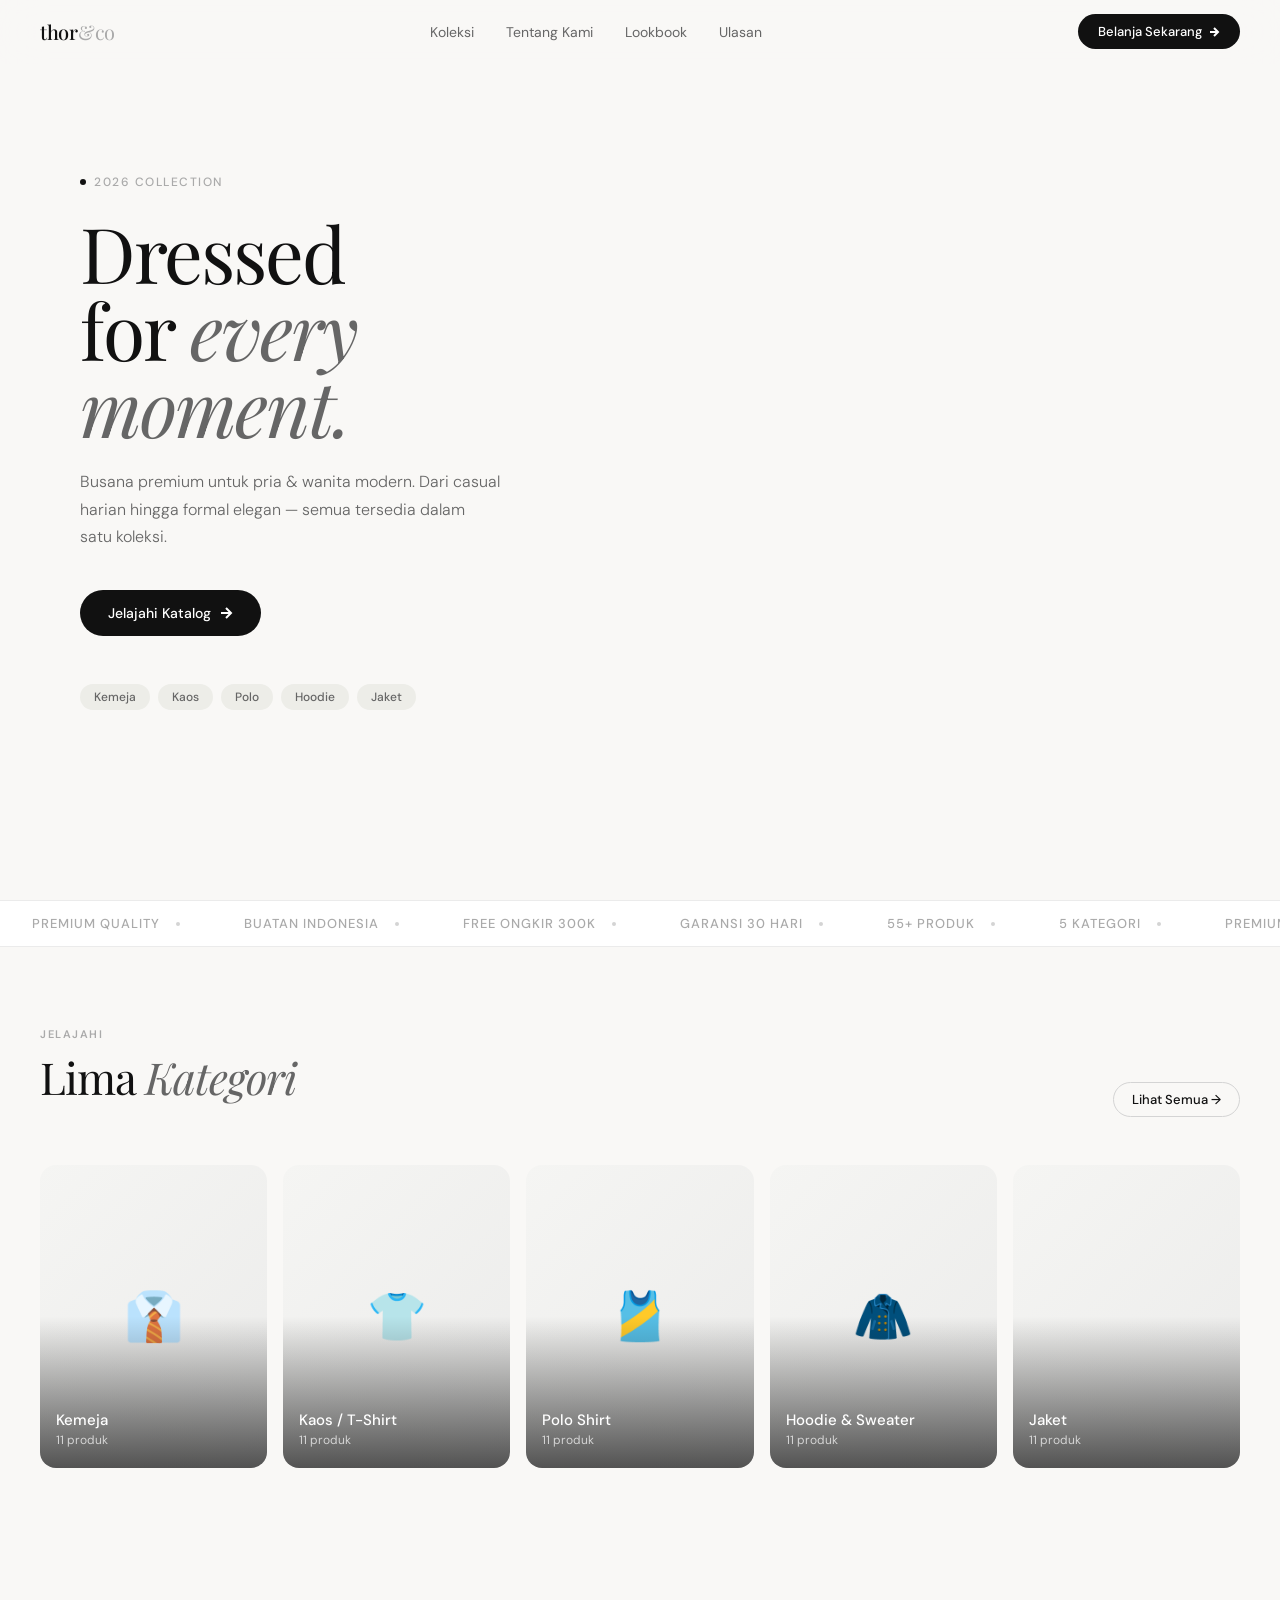
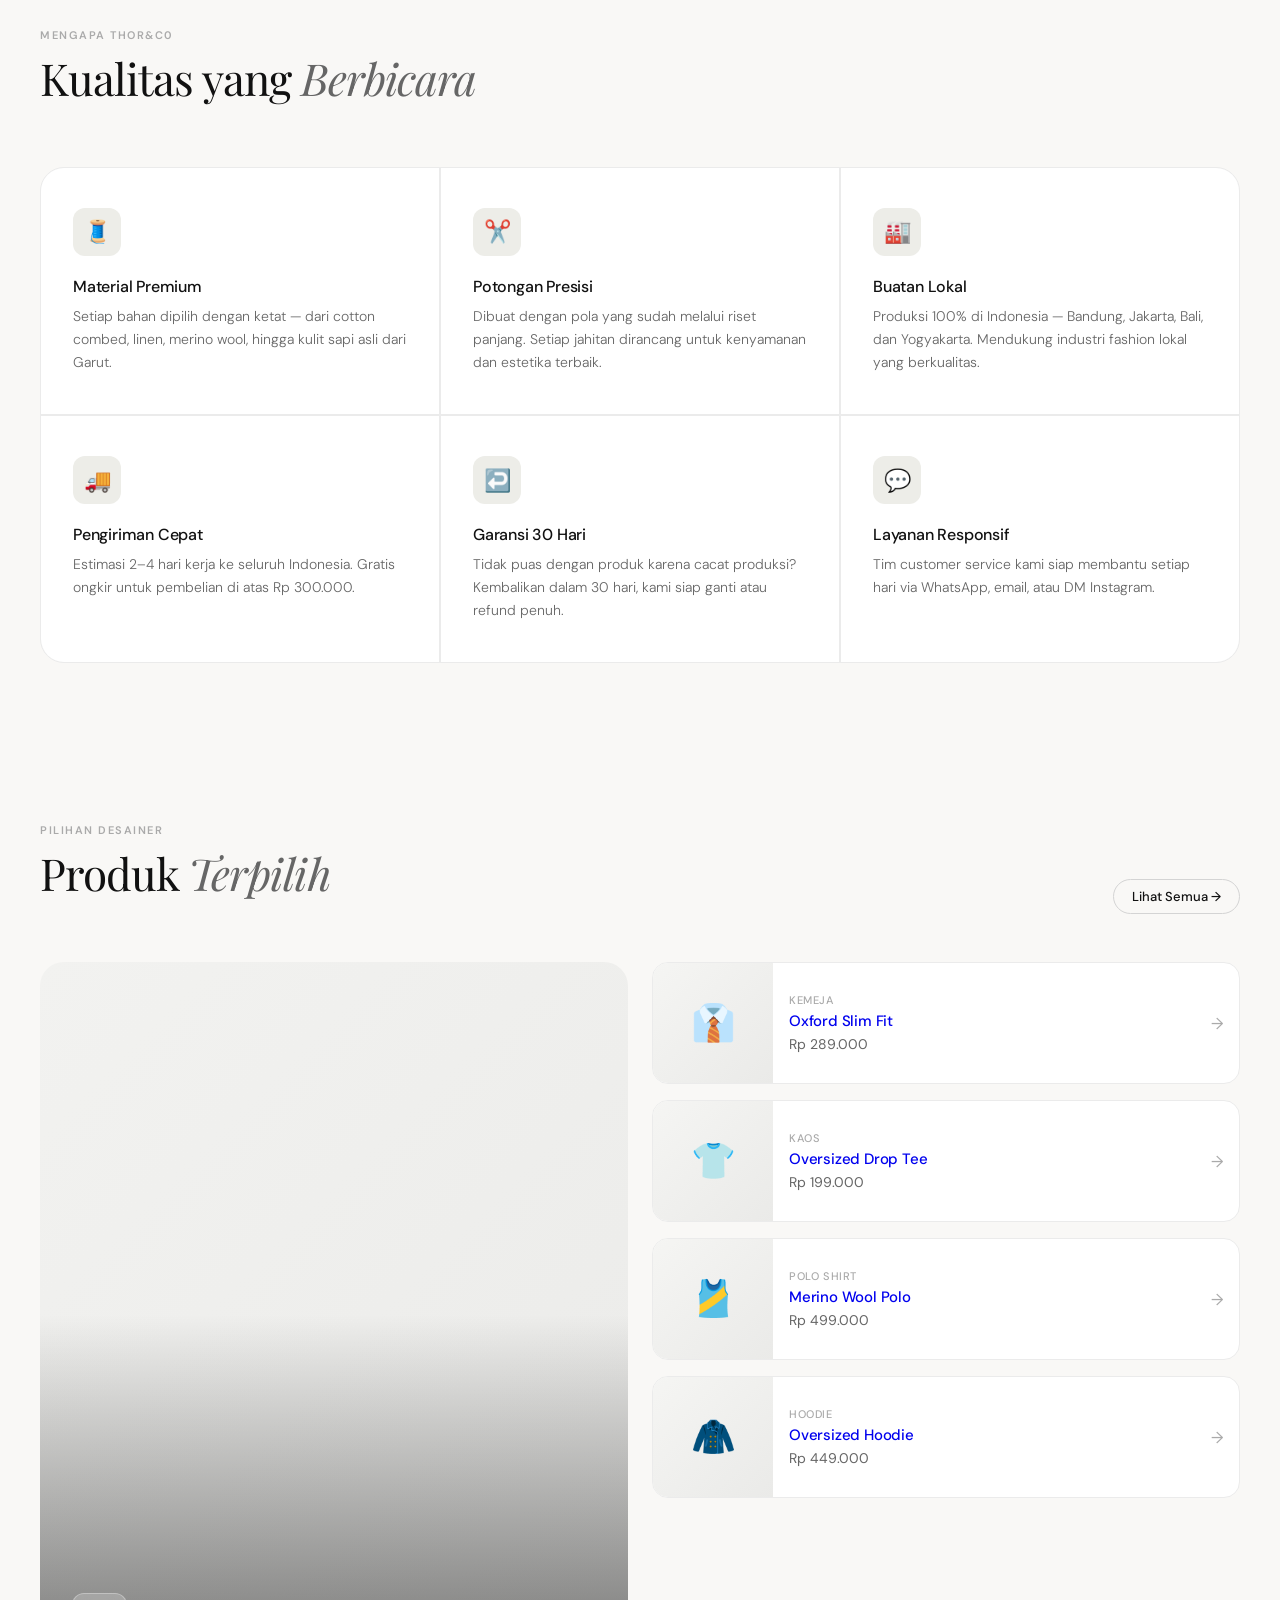
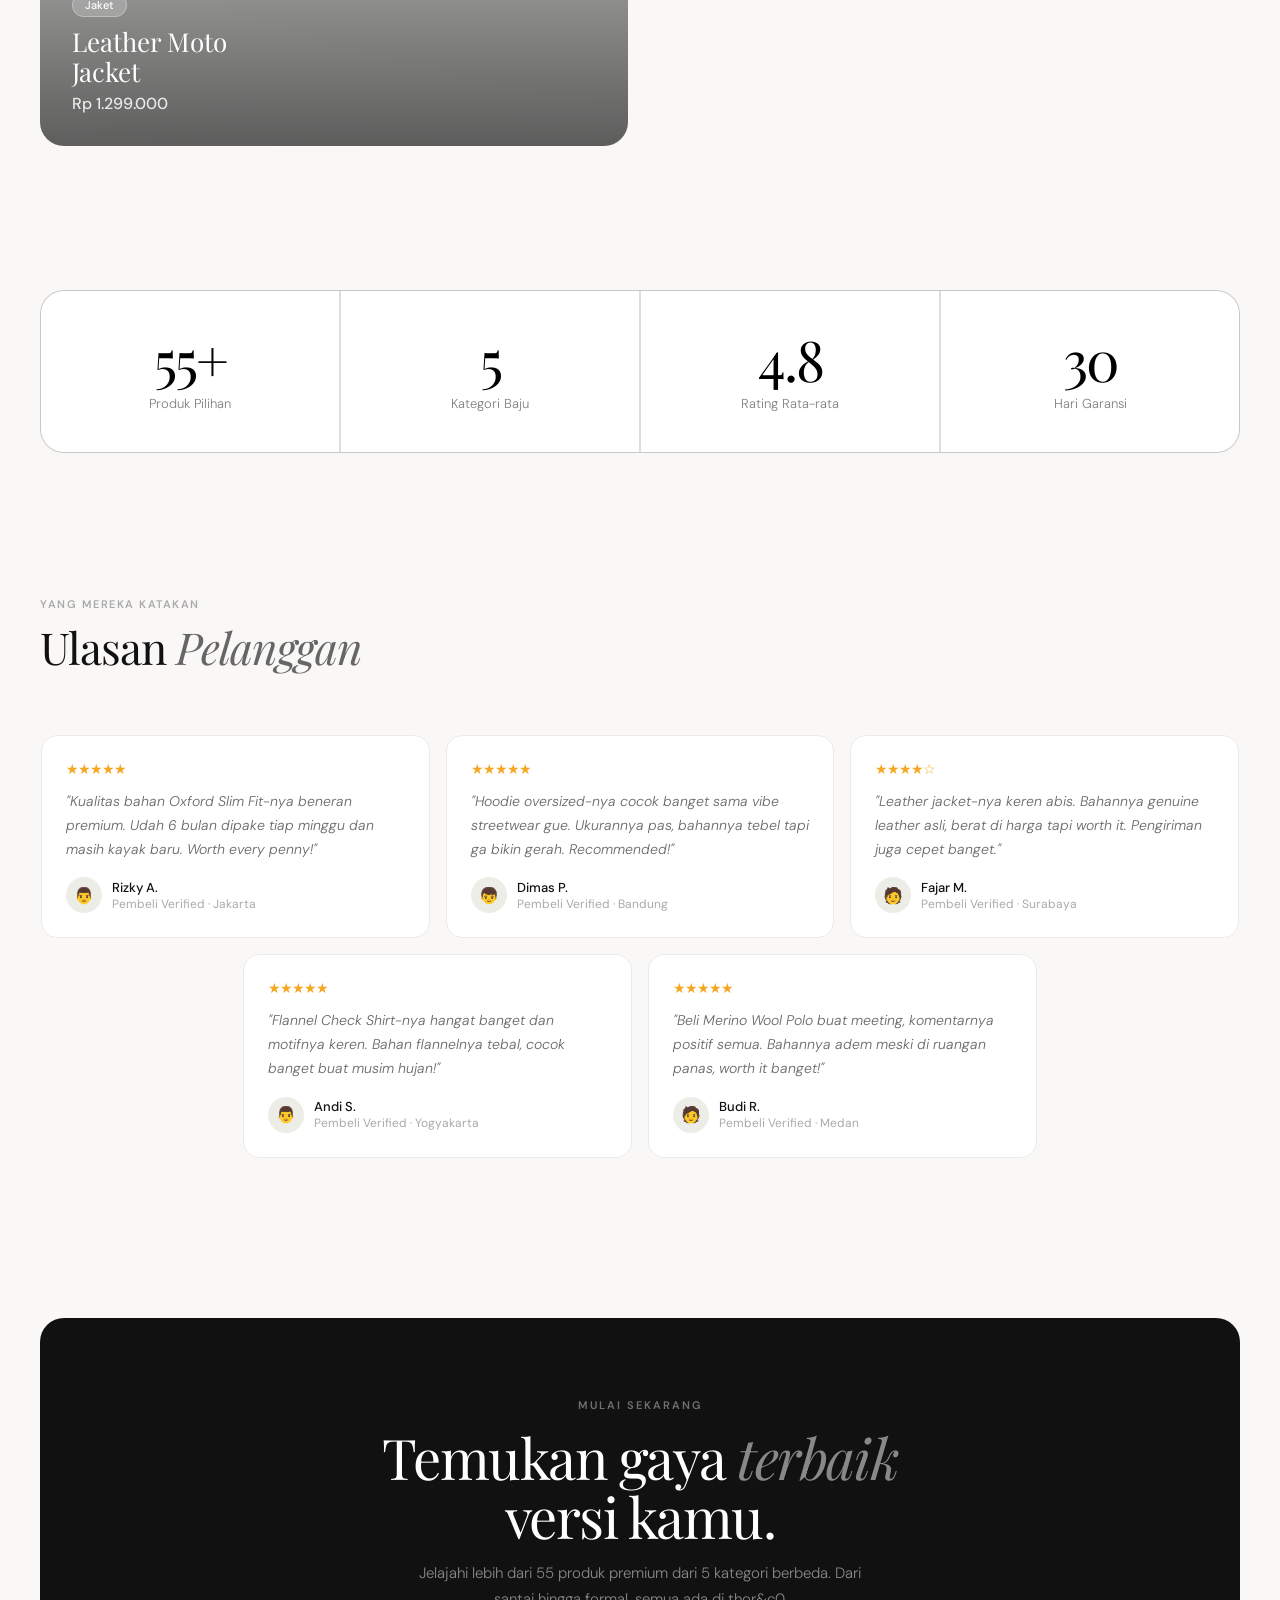
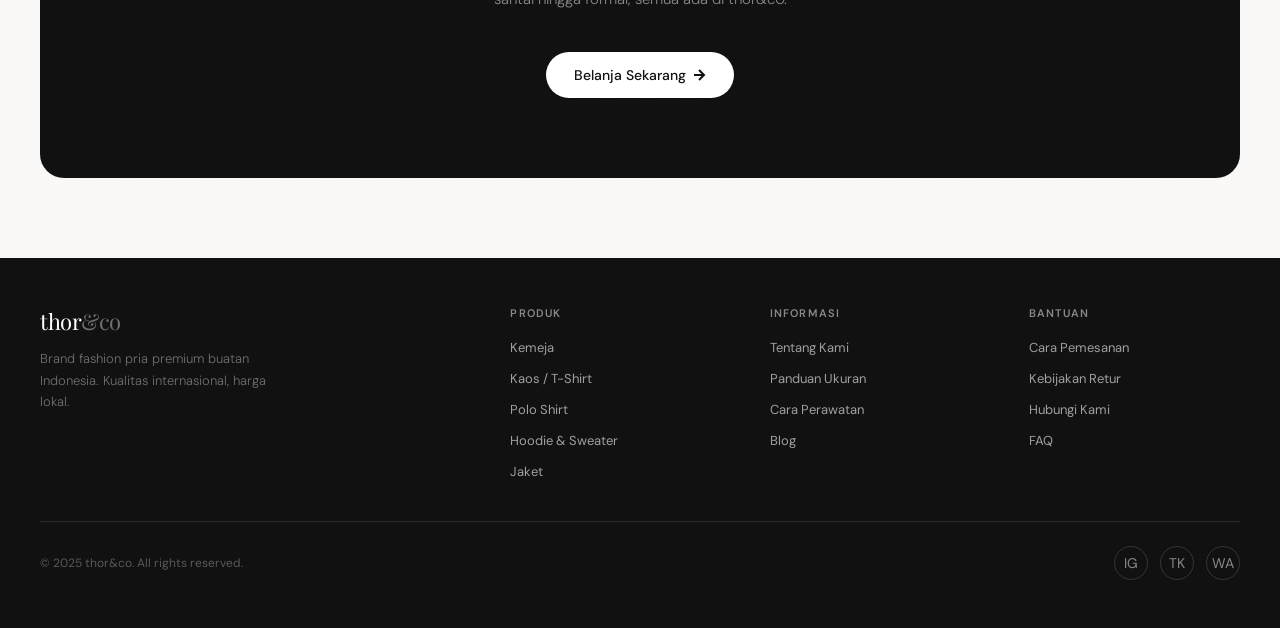
==== index.html @ bb26476b "first commit" ====
<!doctype html>
<html lang="id">
  <head>
    <meta charset="UTF-8" />
    <meta name="viewport" content="width=device-width, initial-scale=1.0" />
    <title>thor&co</title>
    <link rel="stylesheet" href="style-index.css" />
    <link rel="preconnect" href="https://fonts.googleapis.com" />
    <link href="https://fonts.googleapis.com/css2?family=DM+Sans:ital,opsz,wght@0,9..40,300;0,9..40,400;0,9..40,500;0,9..40,600;1,9..40,300&family=Playfair+Display:ital,wght@0,400;0,500;1,400&display=swap" rel="stylesheet" />
  </head>
  <body>
    <!-- NAV -->
    <nav id="mainNav">
      <a class="nav-logo" href="#">thor<span>&co</span></a>
      <ul class="nav-links">
        <li><a href="#categories">Koleksi</a></li>
        <li><a href="#about">Tentang Kami</a></li>
        <li><a href="#featured">Lookbook</a></li>
        <li><a href="#test">Ulasan</a></li>
      </ul>
      <div class="nav-cta">
        <a href="catalog.html" class="btn-solid">
          Belanja Sekarang
          <svg width="12" height="12" viewBox="0 0 12 12" fill="none" stroke="currentColor" stroke-width="2"><path d="M2 6h8M6 2l4 4-4 4" /></svg>
        </a>
      </div>
      <button class="hamburger" id="hamburgerBtn" onclick="toggleMobileNav()"><span></span><span></span><span></span></button>
    </nav>

    <!-- MOBILE NAV -->
    <div class="mobile-nav" id="mobileNav">
      <a href="#categories" onclick="toggleMobileNav()">Koleksi</a>
      <a href="#about" onclick="toggleMobileNav()">Tentang Kami</a>
      <a href="#featured" onclick="toggleMobileNav()">Lookbook</a>
      <a href="#test" onclick="toggleMobileNav()">Ulasan</a>
      <!-- <a href="catalog.html" class="btn-solid">Belanja Sekarang</a> -->
    </div>

    <!-- HERO -->
    <section class="hero">
      <div class="hero-left">
        <div class="hero-eyebrow">
          <div class="eyebrow-dot"></div>
          2026 Collection
        </div>
        <h1 class="hero-title">
          Dressed<br />for <em>every<br />moment.</em>
        </h1>
        <p class="hero-sub">Busana premium untuk pria & wanita modern. Dari casual harian hingga formal elegan — semua tersedia dalam satu koleksi.</p>
        <div class="hero-actions">
          <a href="catalog.html" class="btn-hero btn-hero-dark">
            Jelajahi Katalog
            <svg width="14" height="14" viewBox="0 0 14 14" fill="none" stroke="currentColor" stroke-width="2"><path d="M2 7h10M7 2l5 5-5 5" /></svg>
          </a>
        </div>
        <div class="hero-tags">
          <span class="hero-tag">Kemeja</span>
          <span class="hero-tag">Kaos</span>
          <span class="hero-tag">Polo</span>
          <span class="hero-tag">Hoodie</span>
          <span class="hero-tag">Jaket</span>
        </div>
      </div>
      <div class="hero-right">
        <img src="https://images.unsplash.com/photo-1617127365659-c47fa864d8bc?w=900&q=90" alt="Hero fashion" onerror="this.style.display = 'none'" />
        <div class="hero-img-overlay"></div>
      </div>
    </section>

    <!-- MARQUEE -->
    <div class="marquee-wrap">
      <div class="marquee-track">
        <!-- Duplikat untuk loop mulus -->
        <div class="marquee-item">
          Premium Quality
          <div class="marquee-sep"></div>
        </div>
        <div class="marquee-item">
          Buatan Indonesia
          <div class="marquee-sep"></div>
        </div>
        <div class="marquee-item">
          Free Ongkir 300k
          <div class="marquee-sep"></div>
        </div>
        <div class="marquee-item">
          Garansi 30 Hari
          <div class="marquee-sep"></div>
        </div>
        <div class="marquee-item">
          55+ Produk
          <div class="marquee-sep"></div>
        </div>
        <div class="marquee-item">
          5 Kategori
          <div class="marquee-sep"></div>
        </div>
        <div class="marquee-item">
          Premium Quality
          <div class="marquee-sep"></div>
        </div>
        <div class="marquee-item">
          Buatan Indonesia
          <div class="marquee-sep"></div>
        </div>
        <div class="marquee-item">
          Free Ongkir 300k
          <div class="marquee-sep"></div>
        </div>
        <div class="marquee-item">
          Garansi 30 Hari
          <div class="marquee-sep"></div>
        </div>
        <div class="marquee-item">
          55+ Produk
          <div class="marquee-sep"></div>
        </div>
        <div class="marquee-item">
          5 Kategori
          <div class="marquee-sep"></div>
        </div>
      </div>
    </div>

    <!-- CATEGORIES -->
    <section class="categories" id="categories">
      <div class="section-header-row reveal">
        <div>
          <div class="section-eyebrow">Jelajahi</div>
          <h2 class="section-title">Lima <em>Kategori</em></h2>
        </div>
        <a href="catalog.html" class="btn-outline">Lihat Semua →</a>
      </div>
      <div class="cat-grid">
        <a href="catalog.html" class="cat-card reveal reveal-delay-1">
          <img
            src="https://images.pexels.com/photos/11485035/pexels-photo-11485035.jpeg"
            alt="Kemeja"
            onerror="
              this.style.display = 'none';
              this.nextElementSibling.style.display = 'flex';
            "
          />
          <div class="cat-card-placeholder" style="display: none">👔</div>
          <div class="cat-card-overlay"></div>
          <div class="cat-card-info">
            <div class="cat-card-name">Kemeja</div>
            <div class="cat-card-count">11 produk</div>
          </div>
        </a>
        <a href="catalog.html" class="cat-card reveal reveal-delay-2">
          <img
            src="https://images.pexels.com/photos/20458071/pexels-photo-20458071.jpeg"
            alt="Kaos"
            onerror="
              this.style.display = 'none';
              this.nextElementSibling.style.display = 'flex';
            "
          />
          <div class="cat-card-placeholder" style="display: none">👕</div>
          <div class="cat-card-overlay"></div>
          <div class="cat-card-info">
            <div class="cat-card-name">Kaos / T-Shirt</div>
            <div class="cat-card-count">11 produk</div>
          </div>
        </a>
        <a href="catalog.html" class="cat-card reveal reveal-delay-3">
          <img
            src="https://images.pexels.com/photos/11100267/pexels-photo-11100267.jpeg"
            alt="Polo"
            onerror="
              this.style.display = 'none';
              this.nextElementSibling.style.display = 'flex';
            "
          />
          <div class="cat-card-placeholder" style="display: none">🎽</div>
          <div class="cat-card-overlay"></div>
          <div class="cat-card-info">
            <div class="cat-card-name">Polo Shirt</div>
            <div class="cat-card-count">11 produk</div>
          </div>
        </a>
        <a href="catalog.html" class="cat-card reveal reveal-delay-1">
          <img
            src="https://images.pexels.com/photos/9594667/pexels-photo-9594667.jpeg"
            alt="Hoodie"
            onerror="
              this.style.display = 'none';
              this.nextElementSibling.style.display = 'flex';
            "
          />
          <div class="cat-card-placeholder" style="display: none">🧥</div>
          <div class="cat-card-overlay"></div>
          <div class="cat-card-info">
            <div class="cat-card-name">Hoodie & Sweater</div>
            <div class="cat-card-count">11 produk</div>
          </div>
        </a>
        <a href="catalog.html" class="cat-card reveal reveal-delay-2">
          <img
            src="https://images.unsplash.com/photo-1551028719-00167b16eac5?w=600&q=80"
            alt="Jaket"
            onerror="
              this.style.display = 'none';
              this.nextElementSibling.style.display = 'flex';
            "
          />
          <div class="cat-card-placeholder" style="display: none"></div>
          <div class="cat-card-overlay"></div>
          <div class="cat-card-info">
            <div class="cat-card-name">Jaket</div>
            <div class="cat-card-count">11 produk</div>
          </div>
        </a>
      </div>
    </section>

    <!-- VALUES -->
    <section class="values" id="about">
      <div class="section-header-row reveal">
        <div>
          <div class="section-eyebrow">Mengapa thor&c0</div>
          <h2 class="section-title">Kualitas yang <em>Berbicara</em></h2>
        </div>
      </div>
      <div class="values-grid">
        <div class="value-cell reveal">
          <div class="value-icon">🧵</div>
          <div class="value-title">Material Premium</div>
          <div class="value-desc">Setiap bahan dipilih dengan ketat — dari cotton combed, linen, merino wool, hingga kulit sapi asli dari Garut.</div>
        </div>
        <div class="value-cell reveal reveal-delay-1">
          <div class="value-icon">✂️</div>
          <div class="value-title">Potongan Presisi</div>
          <div class="value-desc">Dibuat dengan pola yang sudah melalui riset panjang. Setiap jahitan dirancang untuk kenyamanan dan estetika terbaik.</div>
        </div>
        <div class="value-cell reveal reveal-delay-2">
          <div class="value-icon">🏭</div>
          <div class="value-title">Buatan Lokal</div>
          <div class="value-desc">Produksi 100% di Indonesia — Bandung, Jakarta, Bali, dan Yogyakarta. Mendukung industri fashion lokal yang berkualitas.</div>
        </div>
        <div class="value-cell reveal">
          <div class="value-icon">🚚</div>
          <div class="value-title">Pengiriman Cepat</div>
          <div class="value-desc">Estimasi 2–4 hari kerja ke seluruh Indonesia. Gratis ongkir untuk pembelian di atas Rp 300.000.</div>
        </div>
        <div class="value-cell reveal reveal-delay-1">
          <div class="value-icon">↩️</div>
          <div class="value-title">Garansi 30 Hari</div>
          <div class="value-desc">Tidak puas dengan produk karena cacat produksi? Kembalikan dalam 30 hari, kami siap ganti atau refund penuh.</div>
        </div>
        <div class="value-cell reveal reveal-delay-2">
          <div class="value-icon">💬</div>
          <div class="value-title">Layanan Responsif</div>
          <div class="value-desc">Tim customer service kami siap membantu setiap hari via WhatsApp, email, atau DM Instagram.</div>
        </div>
      </div>
    </section>

    <!-- FEATURED -->
    <section class="featured" id="featured">
      <div class="section-header-row reveal">
        <div>
          <div class="section-eyebrow">Pilihan Desainer</div>
          <h2 class="section-title">Produk <em>Terpilih</em></h2>
        </div>
        <a href="catalog.html" class="btn-outline">Lihat Semua →</a>
      </div>
      <div class="featured-grid">
        <div class="featured-big reveal">
          <img
            src="https://images.unsplash.com/photo-1521223890158-f9f7c3d5d504?w=700&q=85"
            alt="Leather Moto Jacket"
            onerror="
              this.style.display = 'none';
              this.nextElementSibling.style.display = 'flex';
            "
          />
          <div class="featured-big-placeholder" style="display: none"></div>
          <div class="featured-overlay"></div>
          <div class="featured-caption">
            <div class="featured-cap-tag">Jaket</div>
            <div class="featured-cap-name">Leather Moto<br />Jacket</div>
            <div class="featured-cap-price">Rp 1.299.000</div>
          </div>
        </div>
        <div class="featured-right">
          <a href="catalog.html" class="featured-small reveal">
            <div class="featured-small-img">
              <img
                src="https://images.unsplash.com/photo-1603252109303-2751441dd157?w=400&q=80"
                alt="Oxford Slim"
                onerror="
                  this.style.display = 'none';
                  this.nextElementSibling.style.display = 'flex';
                "
              />
              <div class="featured-small-img-placeholder" style="display: none">👔</div>
            </div>
            <div class="featured-small-info">
              <div class="featured-small-cat">Kemeja</div>
              <div class="featured-small-name">Oxford Slim Fit</div>
              <div class="featured-small-price">Rp 289.000</div>
            </div>
            <div class="featured-small-arrow">→</div>
          </a>
          <a href="catalog.html" class="featured-small reveal reveal-delay-1">
            <div class="featured-small-img">
              <img
                src="https://images.unsplash.com/photo-1583744946564-b52ac1c389c8?w=400&q=80"
                alt="Oversized Tee"
                onerror="
                  this.style.display = 'none';
                  this.nextElementSibling.style.display = 'flex';
                "
              />
              <div class="featured-small-img-placeholder" style="display: none">👕</div>
            </div>
            <div class="featured-small-info">
              <div class="featured-small-cat">Kaos</div>
              <div class="featured-small-name">Oversized Drop Tee</div>
              <div class="featured-small-price">Rp 199.000</div>
            </div>
            <div class="featured-small-arrow">→</div>
          </a>
          <a href="catalog.html" class="featured-small reveal reveal-delay-2">
            <div class="featured-small-img">
              <img
                src="https://images.unsplash.com/photo-1499996860823-5214fcc65f8f?w=400&q=80"
                alt="Merino Polo"
                onerror="
                  this.style.display = 'none';
                  this.nextElementSibling.style.display = 'flex';
                "
              />
              <div class="featured-small-img-placeholder" style="display: none">🎽</div>
            </div>
            <div class="featured-small-info">
              <div class="featured-small-cat">Polo Shirt</div>
              <div class="featured-small-name">Merino Wool Polo</div>
              <div class="featured-small-price">Rp 499.000</div>
            </div>
            <div class="featured-small-arrow">→</div>
          </a>
          <a href="catalog.html" class="featured-small reveal reveal-delay-3">
            <div class="featured-small-img">
              <img
                src="https://images.unsplash.com/photo-1578681994506-b8f463449011?w=400&q=80"
                alt="Oversized Hoodie"
                onerror="
                  this.style.display = 'none';
                  this.nextElementSibling.style.display = 'flex';
                "
              />
              <div class="featured-small-img-placeholder" style="display: none">🧥</div>
            </div>
            <div class="featured-small-info">
              <div class="featured-small-cat">Hoodie</div>
              <div class="featured-small-name">Oversized Hoodie</div>
              <div class="featured-small-price">Rp 449.000</div>
            </div>
            <div class="featured-small-arrow">→</div>
          </a>
        </div>
      </div>
    </section>

    <!-- STATS -->
    <section class="stats">
      <div class="stats-grid">
        <div class="stat-cell reveal">
          <div class="stat-number">55+</div>
          <div class="stat-label-text">Produk Pilihan</div>
        </div>
        <div class="stat-cell reveal reveal-delay-1">
          <div class="stat-number">5</div>
          <div class="stat-label-text">Kategori Baju</div>
        </div>
        <div class="stat-cell reveal reveal-delay-2">
          <div class="stat-number">4.8</div>
          <div class="stat-label-text">Rating Rata-rata</div>
        </div>
        <div class="stat-cell reveal reveal-delay-3">
          <div class="stat-number">30</div>
          <div class="stat-label-text">Hari Garansi</div>
        </div>
      </div>
    </section>

    <!-- TESTIMONIALS -->
    <section class="testimonials" id="test">
      <div class="section-header-row reveal">
        <div>
          <div class="section-eyebrow">Yang Mereka Katakan</div>
          <h2 class="section-title">Ulasan <em>Pelanggan</em></h2>
        </div>
      </div>
      <div class="testi-grid">
        <div class="testi-card reveal">
          <div class="testi-stars">★★★★★</div>
          <p class="testi-quote">"Kualitas bahan Oxford Slim Fit-nya beneran premium. Udah 6 bulan dipake tiap minggu dan masih kayak baru. Worth every penny!"</p>
          <div class="testi-author">
            <div class="testi-avatar">👨</div>
            <div>
              <div class="testi-name">Rizky A.</div>
              <div class="testi-meta">Pembeli Verified · Jakarta</div>
            </div>
          </div>
        </div>
        <div class="testi-card reveal reveal-delay-1">
          <div class="testi-stars">★★★★★</div>
          <p class="testi-quote">"Hoodie oversized-nya cocok banget sama vibe streetwear gue. Ukurannya pas, bahannya tebel tapi ga bikin gerah. Recommended!"</p>
          <div class="testi-author">
            <div class="testi-avatar">👦</div>
            <div>
              <div class="testi-name">Dimas P.</div>
              <div class="testi-meta">Pembeli Verified · Bandung</div>
            </div>
          </div>
        </div>
        <div class="testi-card reveal reveal-delay-2">
          <div class="testi-stars">★★★★☆</div>
          <p class="testi-quote">"Leather jacket-nya keren abis. Bahannya genuine leather asli, berat di harga tapi worth it. Pengiriman juga cepet banget."</p>
          <div class="testi-author">
            <div class="testi-avatar">🧑</div>
            <div>
              <div class="testi-name">Fajar M.</div>
              <div class="testi-meta">Pembeli Verified · Surabaya</div>
            </div>
          </div>
        </div>
        <div class="testi-card reveal">
          <div class="testi-stars">★★★★★</div>
          <p class="testi-quote">"Flannel Check Shirt-nya hangat banget dan motifnya keren. Bahan flannelnya tebal, cocok banget buat musim hujan!"</p>
          <div class="testi-author">
            <div class="testi-avatar">👨</div>
            <div>
              <div class="testi-name">Andi S.</div>
              <div class="testi-meta">Pembeli Verified · Yogyakarta</div>
            </div>
          </div>
        </div>
        <div class="testi-card reveal reveal-delay-1">
          <div class="testi-stars">★★★★★</div>
          <p class="testi-quote">"Beli Merino Wool Polo buat meeting, komentarnya positif semua. Bahannya adem meski di ruangan panas, worth it banget!"</p>
          <div class="testi-author">
            <div class="testi-avatar">🧑</div>
            <div>
              <div class="testi-name">Budi R.</div>
              <div class="testi-meta">Pembeli Verified · Medan</div>
            </div>
          </div>
        </div>
      </div>
    </section>

    <!-- CTA -->
    <section class="cta-section">
      <div class="cta-box">
        <div class="cta-bg-img">
          <img src="https://images.unsplash.com/photo-1490481651871-ab68de25d43d?w=1400&q=85" alt="" onerror="this.style.display = 'none'" />
        </div>
        <div class="cta-pattern"></div>
        <div class="cta-eyebrow">Mulai Sekarang</div>
        <h2 class="cta-title">Temukan gaya <em>terbaik</em><br />versi kamu.</h2>
        <p class="cta-sub">Jelajahi lebih dari 55 produk premium dari 5 kategori berbeda. Dari santai hingga formal, semua ada di thor&c0.</p>
        <div class="cta-actions">
          <a href="catalog.html" class="btn-cta-white">
            Belanja Sekarang
            <svg width="14" height="14" viewBox="0 0 14 14" fill="none" stroke="currentColor" stroke-width="2"><path d="M2 7h10M7 2l5 5-5 5" /></svg>
          </a>
        </div>
      </div>
    </section>

    <!-- FOOTER -->
    <footer>
      <div class="footer-inner">
        <div>
          <div class="footer-logo">thor<span>&co</span></div>
          <p class="footer-desc">Brand fashion pria premium buatan Indonesia. Kualitas internasional, harga lokal.</p>
        </div>
        <div>
          <div class="footer-col-title">Produk</div>
          <ul class="footer-links">
            <li><a href="catalog.html">Kemeja</a></li>
            <li><a href="catalog.html">Kaos / T-Shirt</a></li>
            <li><a href="catalog.html">Polo Shirt</a></li>
            <li><a href="catalog.html">Hoodie & Sweater</a></li>
            <li><a href="catalog.html">Jaket</a></li>
          </ul>
        </div>
        <div>
          <div class="footer-col-title">Informasi</div>
          <ul class="footer-links">
            <li><a href="#">Tentang Kami</a></li>
            <li><a href="#">Panduan Ukuran</a></li>
            <li><a href="#">Cara Perawatan</a></li>
            <li><a href="#">Blog</a></li>
          </ul>
        </div>
        <div>
          <div class="footer-col-title">Bantuan</div>
          <ul class="footer-links">
            <li><a href="#">Cara Pemesanan</a></li>
            <li><a href="#">Kebijakan Retur</a></li>
            <li><a href="#">Hubungi Kami</a></li>
            <li><a href="#">FAQ</a></li>
          </ul>
        </div>
      </div>
      <div class="footer-bottom">
        <div class="footer-copy">© 2025 thor&co. All rights reserved.</div>
        <div class="footer-socials">
          <a href="#" class="social-btn">IG</a>
          <a href="#" class="social-btn">TK</a>
          <a href="#" class="social-btn">WA</a>
        </div>
      </div>
    </footer>

    <script>
      // ── Navbar scroll effect
      window.addEventListener("scroll", () => {
        document.getElementById("mainNav").classList.toggle("scrolled", window.scrollY > 20);
      });

      // ── Mobile nav
      function toggleMobileNav() {
        const nav = document.getElementById("mobileNav");
        nav.classList.toggle("open");
      }

      // ── Scroll reveal
      const revealEls = document.querySelectorAll(".reveal");
      const observer = new IntersectionObserver(
        (entries) => {
          entries.forEach((e) => {
            if (e.isIntersecting) {
              e.target.classList.add("visible");
              observer.unobserve(e.target);
            }
          });
        },
        { threshold: 0.1, rootMargin: "0px 0px -40px 0px" },
      );
      revealEls.forEach((el) => observer.observe(el));
    </script>
  </body>
</html>
---- style-index.css ----
:root {
  --bg: #f9f8f6;
  --surface: #ffffff;
  --border: #ebebeb;
  --border-dark: #d4d4d4;
  --text-primary: #111111;
  --text-secondary: #666666;
  --text-muted: #aaaaaa;
  --accent: #111111;
  --tag-bg: #edede8;
  --radius-sm: 8px;
  --radius-md: 12px;
  --radius-lg: 16px;
  --radius-xl: 24px;
  --radius-pill: 99px;
  --shadow-sm: 0 1px 3px rgba(0, 0, 0, 0.06);
  --shadow-md: 0 4px 16px rgba(0, 0, 0, 0.08);
  --shadow-lg: 0 16px 48px rgba(0, 0, 0, 0.12);
  --transition: all 0.22s cubic-bezier(0.4, 0, 0.2, 1);
}

*,
*::before,
*::after {
  box-sizing: border-box;
  margin: 0;
  padding: 0;
}
html {
  scroll-behavior: smooth;
}
body {
  font-family: "DM Sans", sans-serif;
  background: var(--bg);
  color: var(--text-primary);
  -webkit-font-smoothing: antialiased;
  overflow-x: hidden;
}

/* ── NAV ── */
nav {
  position: fixed;
  top: 0;
  left: 0;
  right: 0;
  z-index: 100;
  height: 64px;
  display: flex;
  align-items: center;
  justify-content: space-between;
  padding: 0 2.5rem;
  background: rgba(249, 248, 246, 0.88);
  backdrop-filter: blur(20px);
  -webkit-backdrop-filter: blur(20px);
  border-bottom: 1px solid transparent;
  transition: var(--transition);
}
nav.scrolled {
  border-bottom-color: var(--border);
}

.nav-logo {
  font-family: "Playfair Display", serif;
  font-size: 20px;
  font-weight: 500;
  letter-spacing: -0.3px;
  text-decoration: none;
  color: var(--text-primary);
}
.nav-logo span {
  color: var(--text-muted);
  font-weight: 400;
}

.nav-links {
  display: flex;
  align-items: center;
  gap: 2rem;
  list-style: none;
}
.nav-links a {
  font-size: 14px;
  color: var(--text-secondary);
  text-decoration: none;
  transition: var(--transition);
}
.nav-links a:hover {
  color: var(--text-primary);
}

.nav-cta {
  display: flex;
  align-items: center;
  gap: 10px;
}
.btn-outline {
  padding: 8px 18px;
  border: 1px solid var(--border-dark);
  border-radius: var(--radius-pill);
  background: transparent;
  font-size: 13px;
  font-weight: 500;
  color: var(--text-primary);
  cursor: pointer;
  text-decoration: none;
  display: inline-flex;
  align-items: center;
  transition: var(--transition);
  font-family: inherit;
}
.btn-outline:hover {
  background: var(--surface);
  border-color: var(--text-primary);
}

.btn-solid {
  padding: 9px 20px;
  border: none;
  border-radius: var(--radius-pill);
  background: var(--text-primary);
  font-size: 13px;
  font-weight: 500;
  color: #fff;
  cursor: pointer;
  text-decoration: none;
  display: inline-flex;
  align-items: center;
  gap: 6px;
  transition: var(--transition);
  font-family: inherit;
}
.btn-solid:hover {
  background: #2a2a2a;
}

.hamburger {
  display: none;
  flex-direction: column;
  gap: 5px;
  cursor: pointer;
  padding: 4px;
  background: none;
  border: none;
}
.hamburger span {
  display: block;
  width: 22px;
  height: 1.5px;
  background: var(--text-primary);
  transition: var(--transition);
}

/* Mobile nav overlay */
.mobile-nav {
  display: none;
  position: fixed;
  top: 64px;
  left: 0;
  right: 0;
  z-index: 99;
  background: rgba(249, 248, 246, 0.98);
  backdrop-filter: blur(20px);
  -webkit-backdrop-filter: blur(20px);
  flex-direction: column;
  align-items: center;
  max-height: 0;
  overflow: hidden;
  border-bottom-left-radius: var(--radius-lg);
  border-bottom-right-radius: var(--radius-lg);
  box-shadow: var(--shadow-lg);
  transition:
    max-height 0.4s cubic-bezier(0.4, 0, 0.2, 1),
    opacity 0.3s ease;
  opacity: 0;
}

.mobile-nav.open {
  display: flex;
  max-height: 70vh;
  opacity: 1;
  overflow-y: auto;
}

.mobile-nav a {
  font-family: "DM Sans", sans-serif;
  font-size: 15px;
  font-weight: 500;
  color: var(--text-primary);
  text-decoration: none;
  width: 90%;
  padding: 16px 1.5rem;
  border-bottom: 1px solid var(--border);
  transition: var(--transition);
  opacity: 0;
  transform: translateY(-10px);
}

.mobile-nav.open a {
  opacity: 1;
  transform: translateY(0);
}

.mobile-nav.open a:nth-child(1) {
  transition-delay: 0.05s;
}
.mobile-nav.open a:nth-child(2) {
  transition-delay: 0.1s;
}
.mobile-nav.open a:nth-child(3) {
  transition-delay: 0.15s;
}
.mobile-nav.open a:nth-child(4) {
  transition-delay: 0.2s;
}
.mobile-nav.open a:nth-child(5) {
  transition-delay: 0.25s;
}

.mobile-nav a:hover {
  color: var(--text-muted);
}

/* Button di mobile nav - putih, centered */
.mobile-nav .btn-solid {
  background: var(--text-primary) !important;
  color: #ffffff !important;
  justify-content: center;
  text-align: center;
  margin-top: 1rem;
  width: 90%;
  display: flex;
  align-items: center;
}

/* ── HERO ── */
.hero {
  min-height: 100vh;
  display: grid;
  grid-template-columns: 1fr 1fr;
  padding-top: 64px;
  overflow: hidden;
}

.hero-left {
  display: flex;
  flex-direction: column;
  justify-content: center;
  padding: 4rem 2.5rem 4rem 2.5rem;
  position: relative;
}

.hero-eyebrow {
  display: inline-flex;
  align-items: center;
  gap: 8px;
  font-size: 12px;
  font-weight: 500;
  text-transform: uppercase;
  letter-spacing: 1.5px;
  color: var(--text-muted);
  margin-bottom: 1.5rem;
}
.eyebrow-dot {
  width: 6px;
  height: 6px;
  border-radius: 50%;
  background: #111;
}

.hero-title {
  font-family: "Playfair Display", serif;
  font-size: clamp(42px, 6vw, 80px);
  font-weight: 400;
  line-height: 1;
  letter-spacing: -2px;
  margin-bottom: 1.5rem;
}
.hero-title em {
  font-style: italic;
  color: var(--text-secondary);
}

.hero-sub {
  font-size: 16px;
  color: var(--text-secondary);
  line-height: 1.7;
  max-width: 420px;
  margin-bottom: 2.5rem;
  font-weight: 300;
}

.hero-actions {
  display: flex;
  align-items: center;
  gap: 12px;
  flex-wrap: wrap;
}

.btn-hero {
  padding: 14px 28px;
  border-radius: var(--radius-pill);
  font-size: 14px;
  font-weight: 500;
  cursor: pointer;
  text-decoration: none;
  display: inline-flex;
  align-items: center;
  gap: 8px;
  transition: var(--transition);
  font-family: inherit;
  border: none;
}
.btn-hero-dark {
  background: var(--text-primary);
  color: #fff;
}
.btn-hero-dark:hover {
  background: #2a2a2a;
}
.btn-hero-light {
  background: var(--surface);
  color: var(--text-primary);
  border: 1px solid var(--border-dark);
}
.btn-hero-light:hover {
  border-color: var(--text-primary);
}

.hero-tags {
  display: flex;
  gap: 8px;
  margin-top: 3rem;
  flex-wrap: wrap;
}
.hero-tag {
  padding: 5px 14px;
  background: var(--tag-bg);
  border-radius: var(--radius-pill);
  font-size: 12px;
  color: var(--text-secondary);
  font-weight: 500;
}

.hero-right {
  position: relative;
  overflow: hidden;
  /* background: #EEECE8; */
}
.hero-right img {
  width: 100%;
  height: 100%;
  border-radius: var(--radius-xl);
  object-fit: cover;
  object-position: top center;
  display: block;
}
.hero-img-overlay {
  position: absolute;
  inset: 0;
  /* background: linear-gradient(to right, rgba(249,248,246,0.15) 0%, transparent 30%); */
}

.hero-float-card {
  position: absolute;
  bottom: 2.5rem;
  left: 1.5rem;
  background: rgba(255, 255, 255, 0.9);
  backdrop-filter: blur(16px);
  border-radius: var(--radius-lg);
  padding: 16px 20px;
  border: 1px solid rgba(255, 255, 255, 0.8);
  box-shadow: var(--shadow-md);
  min-width: 200px;
}
.float-card-label {
  font-size: 11px;
  color: var(--text-muted);
  text-transform: uppercase;
  letter-spacing: 0.6px;
  font-weight: 500;
  margin-bottom: 4px;
}
.float-card-value {
  font-size: 22px;
  font-weight: 600;
  letter-spacing: -0.5px;
}
.float-card-sub {
  font-size: 12px;
  color: var(--text-secondary);
  margin-top: 2px;
}

.hero-float-badge {
  position: absolute;
  top: 2rem;
  right: 2rem;
  background: var(--text-primary);
  color: #fff;
  border-radius: var(--radius-pill);
  padding: 8px 16px;
  font-size: 12px;
  font-weight: 500;
  letter-spacing: 0.2px;
}

/* ── MARQUEE ── */
.marquee-wrap {
  overflow: hidden;
  border-top: 1px solid var(--border);
  border-bottom: 1px solid var(--border);
  background: var(--surface);
  padding: 14px 0;
}
.marquee-track {
  display: flex;
  gap: 0;
  width: max-content;
  animation: marquee 28s linear infinite;
}
.marquee-wrap:hover .marquee-track {
  animation-play-state: paused;
}
@keyframes marquee {
  from {
    transform: translateX(0);
  }
  to {
    transform: translateX(-50%);
  }
}
.marquee-item {
  display: flex;
  align-items: center;
  gap: 16px;
  padding: 0 32px;
  font-size: 13px;
  color: var(--text-muted);
  white-space: nowrap;
  font-weight: 500;
  text-transform: uppercase;
  letter-spacing: 1px;
}
.marquee-sep {
  width: 4px;
  height: 4px;
  border-radius: 50%;
  background: var(--border-dark);
  flex-shrink: 0;
}

/* ── SECTION COMMON ── */
section {
  padding: 5rem 2.5rem;
}
.section-eyebrow {
  font-size: 11px;
  font-weight: 600;
  text-transform: uppercase;
  letter-spacing: 1.5px;
  color: var(--text-muted);
  margin-bottom: 12px;
}
.section-title {
  font-family: "Playfair Display", serif;
  font-size: clamp(28px, 4vw, 44px);
  font-weight: 400;
  letter-spacing: -1px;
  line-height: 1.1;
  margin-bottom: 16px;
}
.section-title em {
  font-style: italic;
  color: var(--text-secondary);
}
.section-sub {
  font-size: 15px;
  color: var(--text-secondary);
  line-height: 1.7;
  max-width: 500px;
  font-weight: 300;
}
.section-header-row {
  display: flex;
  align-items: flex-end;
  justify-content: space-between;
  gap: 1rem;
  margin-bottom: 3rem;
  flex-wrap: wrap;
}

/* ── CATEGORIES ── */
/* .categories { background: var(--surface); } */
.cat-grid {
  display: grid;
  grid-template-columns: repeat(5, 1fr);
  gap: 16px;
}
.cat-card {
  position: relative;
  border-radius: var(--radius-lg);
  overflow: hidden;
  aspect-ratio: 3/4;
  cursor: pointer;
  background: var(--tag-bg);
  transition: var(--transition);
  text-decoration: none;
  display: block;
}
.cat-card:hover {
  transform: translateY(-4px);
  box-shadow: var(--shadow-lg);
}
.cat-card img {
  width: 100%;
  height: 100%;
  object-fit: cover;
  transition: transform 0.5s cubic-bezier(0.4, 0, 0.2, 1);
  display: block;
}
.cat-card:hover img {
  transform: scale(1.06);
}
.cat-card-placeholder {
  width: 100%;
  height: 100%;
  display: flex;
  align-items: center;
  justify-content: center;
  font-size: 48px;
  background: linear-gradient(135deg, #f5f5f3, #ebebea);
}
.cat-card-overlay {
  position: absolute;
  inset: 0;
  background: linear-gradient(to top, rgba(17, 17, 17, 0.7) 0%, rgba(17, 17, 17, 0) 50%);
}
.cat-card-info {
  position: absolute;
  bottom: 0;
  left: 0;
  right: 0;
  padding: 20px 16px;
  color: #fff;
}
.cat-card-name {
  font-size: 15px;
  font-weight: 500;
  margin-bottom: 2px;
}
.cat-card-count {
  font-size: 12px;
  opacity: 0.7;
}

/* ── VALUES / WHY US ── */
.values {
  background: var(--bg);
}
.values-grid {
  display: grid;
  grid-template-columns: repeat(3, 1fr);
  gap: 2px;
  background: var(--border);
  border: 1px solid var(--border);
  border-radius: var(--radius-xl);
  overflow: hidden;
}
.value-cell {
  background: var(--surface);
  padding: 2.5rem 2rem;
  transition: var(--transition);
}
.value-cell:hover {
  background: #fafaf8;
}
.value-icon {
  width: 48px;
  height: 48px;
  background: var(--tag-bg);
  border-radius: var(--radius-md);
  display: flex;
  align-items: center;
  justify-content: center;
  font-size: 22px;
  margin-bottom: 1.25rem;
}
.value-title {
  font-size: 16px;
  font-weight: 500;
  margin-bottom: 8px;
  letter-spacing: -0.2px;
}
.value-desc {
  font-size: 14px;
  color: var(--text-secondary);
  line-height: 1.65;
  font-weight: 300;
}

/* ── FEATURED SPLIT ── */
/* .featured {
    background: var(--surface); 
  } */
.featured-grid {
  display: grid;
  grid-template-columns: 1fr 1fr;
  gap: 24px;
  align-items: start;
}
.featured-big {
  position: relative;
  border-radius: var(--radius-xl);
  overflow: hidden;
  aspect-ratio: 3/4;
  background: var(--tag-bg);
}
.featured-big img {
  width: 100%;
  height: 100%;
  object-fit: cover;
  display: block;
  transition: transform 0.5s ease;
}
.featured-big:hover img {
  transform: scale(1.04);
}
.featured-big-placeholder {
  width: 100%;
  height: 100%;
  display: flex;
  align-items: center;
  justify-content: center;
  font-size: 80px;
  background: linear-gradient(135deg, #f2f2f0, #eaeae8);
}
.featured-overlay {
  position: absolute;
  inset: 0;
  background: linear-gradient(to top, rgba(17, 17, 17, 0.65) 0%, transparent 55%);
}
.featured-caption {
  position: absolute;
  bottom: 0;
  left: 0;
  right: 0;
  padding: 2rem;
  color: #fff;
}
.featured-cap-tag {
  display: inline-block;
  background: rgba(255, 255, 255, 0.2);
  backdrop-filter: blur(8px);
  border-radius: var(--radius-pill);
  padding: 4px 12px;
  font-size: 11px;
  font-weight: 500;
  margin-bottom: 10px;
  border: 1px solid rgba(255, 255, 255, 0.3);
}
.featured-cap-name {
  font-family: "Playfair Display", serif;
  font-size: 26px;
  font-weight: 400;
  line-height: 1.15;
  margin-bottom: 6px;
}
.featured-cap-price {
  font-size: 16px;
  font-weight: 500;
  opacity: 0.85;
}

.featured-right {
  display: flex;
  flex-direction: column;
  gap: 16px;
}
.featured-small {
  position: relative;
  border-radius: var(--radius-lg);
  overflow: hidden;
  display: grid;
  grid-template-columns: 120px 1fr;
  background: var(--surface);
  border: 1px solid var(--border);
  transition: var(--transition);
  cursor: pointer;
  text-decoration: none;
}
.featured-small:hover {
  border-color: var(--border-dark);
  box-shadow: var(--shadow-md);
  transform: translateX(4px);
}
.featured-small-img {
  aspect-ratio: 1;
  overflow: hidden;
  background: var(--tag-bg);
  flex-shrink: 0;
}
.featured-small-img img {
  width: 100%;
  height: 100%;
  object-fit: cover;
  display: block;
}
.featured-small-img-placeholder {
  width: 100%;
  height: 100%;
  display: flex;
  align-items: center;
  justify-content: center;
  font-size: 36px;
  background: linear-gradient(135deg, #f5f5f3, #eaeae8);
}
.featured-small-info {
  padding: 16px;
  display: flex;
  flex-direction: column;
  justify-content: center;
}
.featured-small-cat {
  font-size: 11px;
  color: var(--text-muted);
  text-transform: uppercase;
  letter-spacing: 0.6px;
  font-weight: 500;
  margin-bottom: 4px;
}
.featured-small-name {
  font-size: 15px;
  font-weight: 500;
  margin-bottom: 4px;
  letter-spacing: -0.2px;
}
.featured-small-price {
  font-size: 14px;
  color: var(--text-secondary);
}
.featured-small-arrow {
  position: absolute;
  right: 16px;
  top: 50%;
  transform: translateY(-50%);
  color: var(--text-muted);
  font-size: 16px;
  transition: var(--transition);
}
.featured-small:hover .featured-small-arrow {
  color: var(--text-primary);
  transform: translateY(-50%) translateX(3px);
}

/* ── STATS ── */
.stats {
  background: none;
  color: #fff;
  padding: 4rem 2.5rem;
}
.stats-grid {
  display: grid;
  grid-template-columns: repeat(4, 1fr);
  gap: 2px;
  background: rgba(0, 0, 0, 0.1);
  border: 1px solid rgba(0, 0, 0, 0.1);
  border-radius: var(--radius-xl);
  overflow: hidden;
}
.stat-cell {
  background: #fff;
  padding: 2.5rem 2rem;
  text-align: center;
}
.stat-number {
  color: #000000;
  font-family: "Playfair Display", serif;
  font-size: clamp(36px, 5vw, 56px);
  font-weight: 400;
  letter-spacing: -2px;
  line-height: 1;
  margin-bottom: 8px;
}
.stat-label-text {
  font-size: 13px;
  color: rgba(0, 0, 0, 0.5);
  font-weight: 300;
}

/* ── TESTIMONIALS ── */
.testimonials {
  background: var(--bg);
}
.testi-grid {
  display: flex;
  flex-wrap: wrap;
  justify-content: center;
  gap: 16px;
}
.testi-card {
  background: var(--surface);
  border: 1px solid var(--border);
  border-radius: var(--radius-lg);
  flex: 0 0 calc(33.333% - 11px);
  max-width: calc(33.333% - 11px);
  padding: 24px;
  transition: var(--transition);
}
.testi-card:hover {
  border-color: var(--border-dark);
  box-shadow: var(--shadow-sm);
}
.testi-stars {
  font-size: 14px;
  color: #f5a623;
  letter-spacing: -1px;
  margin-bottom: 12px;
}
.testi-quote {
  font-size: 14px;
  line-height: 1.7;
  color: var(--text-secondary);
  margin-bottom: 16px;
  font-style: italic;
  font-weight: 300;
}
.testi-author {
  display: flex;
  align-items: center;
  gap: 10px;
}
.testi-avatar {
  width: 36px;
  height: 36px;
  border-radius: 50%;
  background: var(--tag-bg);
  display: flex;
  align-items: center;
  justify-content: center;
  font-size: 16px;
  flex-shrink: 0;
}
.testi-name {
  font-size: 13px;
  font-weight: 500;
}
.testi-meta {
  font-size: 12px;
  color: var(--text-muted);
}

/* ── CTA ── */
.cta-section {
  /* background: var(--surface); */
  padding: 5rem 2.5rem;
}
.cta-box {
  background: var(--text-primary);
  border-radius: var(--radius-xl);
  padding: 5rem 3rem;
  text-align: center;
  position: relative;
  overflow: hidden;
}

.cta-bg-img {
  position: absolute;
  inset: 0;
  border-radius: var(--radius-xl);
  overflow: hidden;
  z-index: 0;
}

.cta-bg-img img {
  width: 100%;
  height: 100%;
  object-fit: cover;
  opacity: 0.18;
  filter: grayscale(30%);
}

.cta-pattern {
  position: absolute;
  inset: 0;
  background-image: radial-gradient(circle at 20% 50%, rgba(255, 255, 255, 0.03) 1px, transparent 1px), radial-gradient(circle at 80% 20%, rgba(255, 255, 255, 0.03) 1px, transparent 1px);
  background-size: 40px 40px;
}
.cta-eyebrow {
  font-size: 11px;
  font-weight: 600;
  text-transform: uppercase;
  letter-spacing: 2px;
  color: rgba(255, 255, 255, 0.4);
  margin-bottom: 16px;
  position: relative;
}
.cta-title {
  font-family: "Playfair Display", serif;
  font-size: clamp(32px, 5vw, 56px);
  font-weight: 400;
  letter-spacing: -1.5px;
  line-height: 1.05;
  color: #fff;
  margin-bottom: 16px;
  position: relative;
}
.cta-title em {
  font-style: italic;
  color: rgba(255, 255, 255, 0.5);
}
.cta-sub {
  font-size: 15px;
  color: rgba(255, 255, 255, 0.5);
  line-height: 1.7;
  max-width: 480px;
  margin: 0 auto 2.5rem;
  font-weight: 300;
  position: relative;
}
.cta-actions {
  display: flex;
  align-items: center;
  justify-content: center;
  gap: 12px;
  flex-wrap: wrap;
  position: relative;
}
.btn-cta-white {
  padding: 14px 28px;
  background: #fff;
  color: var(--text-primary);
  border: none;
  border-radius: var(--radius-pill);
  font-size: 14px;
  font-weight: 500;
  cursor: pointer;
  font-family: inherit;
  text-decoration: none;
  display: inline-flex;
  align-items: center;
  gap: 6px;
  transition: var(--transition);
}
.btn-cta-white:hover {
  background: #f5f5f5;
}
.btn-cta-ghost {
  padding: 14px 28px;
  background: transparent;
  color: rgba(255, 255, 255, 0.7);
  border: 1px solid rgba(255, 255, 255, 0.2);
  border-radius: var(--radius-pill);
  font-size: 14px;
  font-weight: 400;
  cursor: pointer;
  font-family: inherit;
  text-decoration: none;
  display: inline-flex;
  align-items: center;
  transition: var(--transition);
}
.btn-cta-ghost:hover {
  border-color: rgba(255, 255, 255, 0.5);
  color: #fff;
}

/* ── FOOTER ── */
footer {
  background: var(--text-primary);
  color: #fff;
  padding: 3rem 2.5rem;
}
.footer-inner {
  display: grid;
  grid-template-columns: 2fr 1fr 1fr 1fr;
  gap: 3rem;
  margin-bottom: 2.5rem;
}
.footer-logo {
  font-family: "Playfair Display", serif;
  font-size: 22px;
  font-weight: 400;
  letter-spacing: -0.5px;
  margin-bottom: 12px;
  color: #fff;
}
.footer-logo span {
  color: rgba(255, 255, 255, 0.4);
}
.footer-desc {
  font-size: 13px;
  color: rgba(255, 255, 255, 0.4);
  line-height: 1.65;
  max-width: 240px;
  font-weight: 300;
}
.footer-col-title {
  font-size: 11px;
  font-weight: 600;
  text-transform: uppercase;
  letter-spacing: 1.2px;
  color: rgba(255, 255, 255, 0.5);
  margin-bottom: 16px;
}
.footer-links {
  list-style: none;
  display: flex;
  flex-direction: column;
  gap: 10px;
}
.footer-links a {
  font-size: 13px;
  color: rgba(255, 255, 255, 0.6);
  text-decoration: none;
  transition: var(--transition);
}
.footer-links a:hover {
  color: #fff;
}
.footer-bottom {
  display: flex;
  align-items: center;
  justify-content: space-between;
  padding-top: 1.5rem;
  border-top: 1px solid rgba(255, 255, 255, 0.1);
  flex-wrap: wrap;
  gap: 8px;
}
.footer-copy {
  font-size: 12px;
  color: rgba(255, 255, 255, 0.3);
}
.footer-socials {
  display: flex;
  gap: 12px;
}
.social-btn {
  width: 34px;
  height: 34px;
  border-radius: 50%;
  border: 1px solid rgba(255, 255, 255, 0.15);
  display: flex;
  align-items: center;
  justify-content: center;
  font-size: 14px;
  color: rgba(255, 255, 255, 0.5);
  cursor: pointer;
  transition: var(--transition);
  text-decoration: none;
}
.social-btn:hover {
  border-color: rgba(255, 255, 255, 0.5);
  color: #fff;
}

/* ── SCROLL ANIMATIONS ── */
.reveal {
  opacity: 0;
  transform: translateY(28px);
  transition:
    opacity 0.6s cubic-bezier(0.4, 0, 0.2, 1),
    transform 0.6s cubic-bezier(0.4, 0, 0.2, 1);
}
.reveal.visible {
  opacity: 1;
  transform: translateY(0);
}
.reveal-delay-1 {
  transition-delay: 0.1s;
}
.reveal-delay-2 {
  transition-delay: 0.2s;
}
.reveal-delay-3 {
  transition-delay: 0.3s;
}

#mobileNav {
  position: fixed !important;
  top: 64px !important;
  left: 0 !important;
  right: 0 !important;
  max-height: 33vh !important;
  overflow-y: auto !important;
  padding-top: 0 !important;
  border-bottom-left-radius: var(--radius-lg);
  border-bottom-right-radius: var(--radius-lg);
  box-shadow: var(--shadow-lg);
}

/* ── RESPONSIVE ── */
@media (max-width: 1024px) {
  .cat-grid {
    grid-template-columns: repeat(3, 1fr);
  }
  .values-grid {
    grid-template-columns: repeat(2, 1fr);
  }
  .footer-inner {
    grid-template-columns: 1fr 1fr;
    gap: 2rem;
  }
}

@media (max-width: 768px) {
  nav {
    padding: 0 1.25rem;
  }
  .nav-links {
    display: none;
  }
  .nav-cta {
    display: none;
  }
  .hamburger {
    display: flex;
  }

  section {
    padding: 3.5rem 1.25rem;
  }
  .cta-section {
    padding: 3.5rem 1.25rem;
  }

  .hero {
    grid-template-columns: 1fr;
    min-height: auto;
  }

  .testi-card {
    flex: 0 0 100%;
    max-width: 100%;
  }

  .hero-left {
    padding: 2.5rem 1.25rem 2rem;
    order: 2;
  }
  .hero-right {
    display: none;
  }
  .hero-title {
    font-size: clamp(36px, 10vw, 56px);
    letter-spacing: -1.5px;
  }
  .hero-float-card {
    display: none;
  }

  .cat-grid {
    grid-template-columns: repeat(2, 1fr);
  }
  .cat-grid .cat-card:nth-child(n) {
    display: block;
  }

  .values-grid {
    grid-template-columns: 1fr;
  }
  .featured-grid {
    grid-template-columns: 1fr;
  }
  .featured-big {
    aspect-ratio: 4/3;
  }
  .stats-grid {
    grid-template-columns: repeat(2, 1fr);
  }
  .testi-grid {
    grid-template-columns: 1fr;
  }
  .cta-box {
    padding: 3rem 1.5rem;
  }
  .footer-inner {
    grid-template-columns: 1fr;
    gap: 2rem;
  }
  .footer-inner > div:not(:first-child) {
    display: none;
  }
  .footer-desc {
    max-width: 100%;
  }

  * {
    scrollbar-width: none;
    -ms-overflow-style: none;
  }
  *::-webkit-scrollbar {
    display: none;
  }
}

@media (max-width: 480px) {
  .hero-title {
    letter-spacing: -1px;
  }
  .cat-grid {
    grid-template-columns: repeat(2, 1fr);
    gap: 10px;
  }
  .featured-small {
    grid-template-columns: 100px 1fr;
  }
  .stats-grid {
    grid-template-columns: 1fr 1fr;
  }
  .stat-cell {
    padding: 1.5rem 1rem;
  }
}
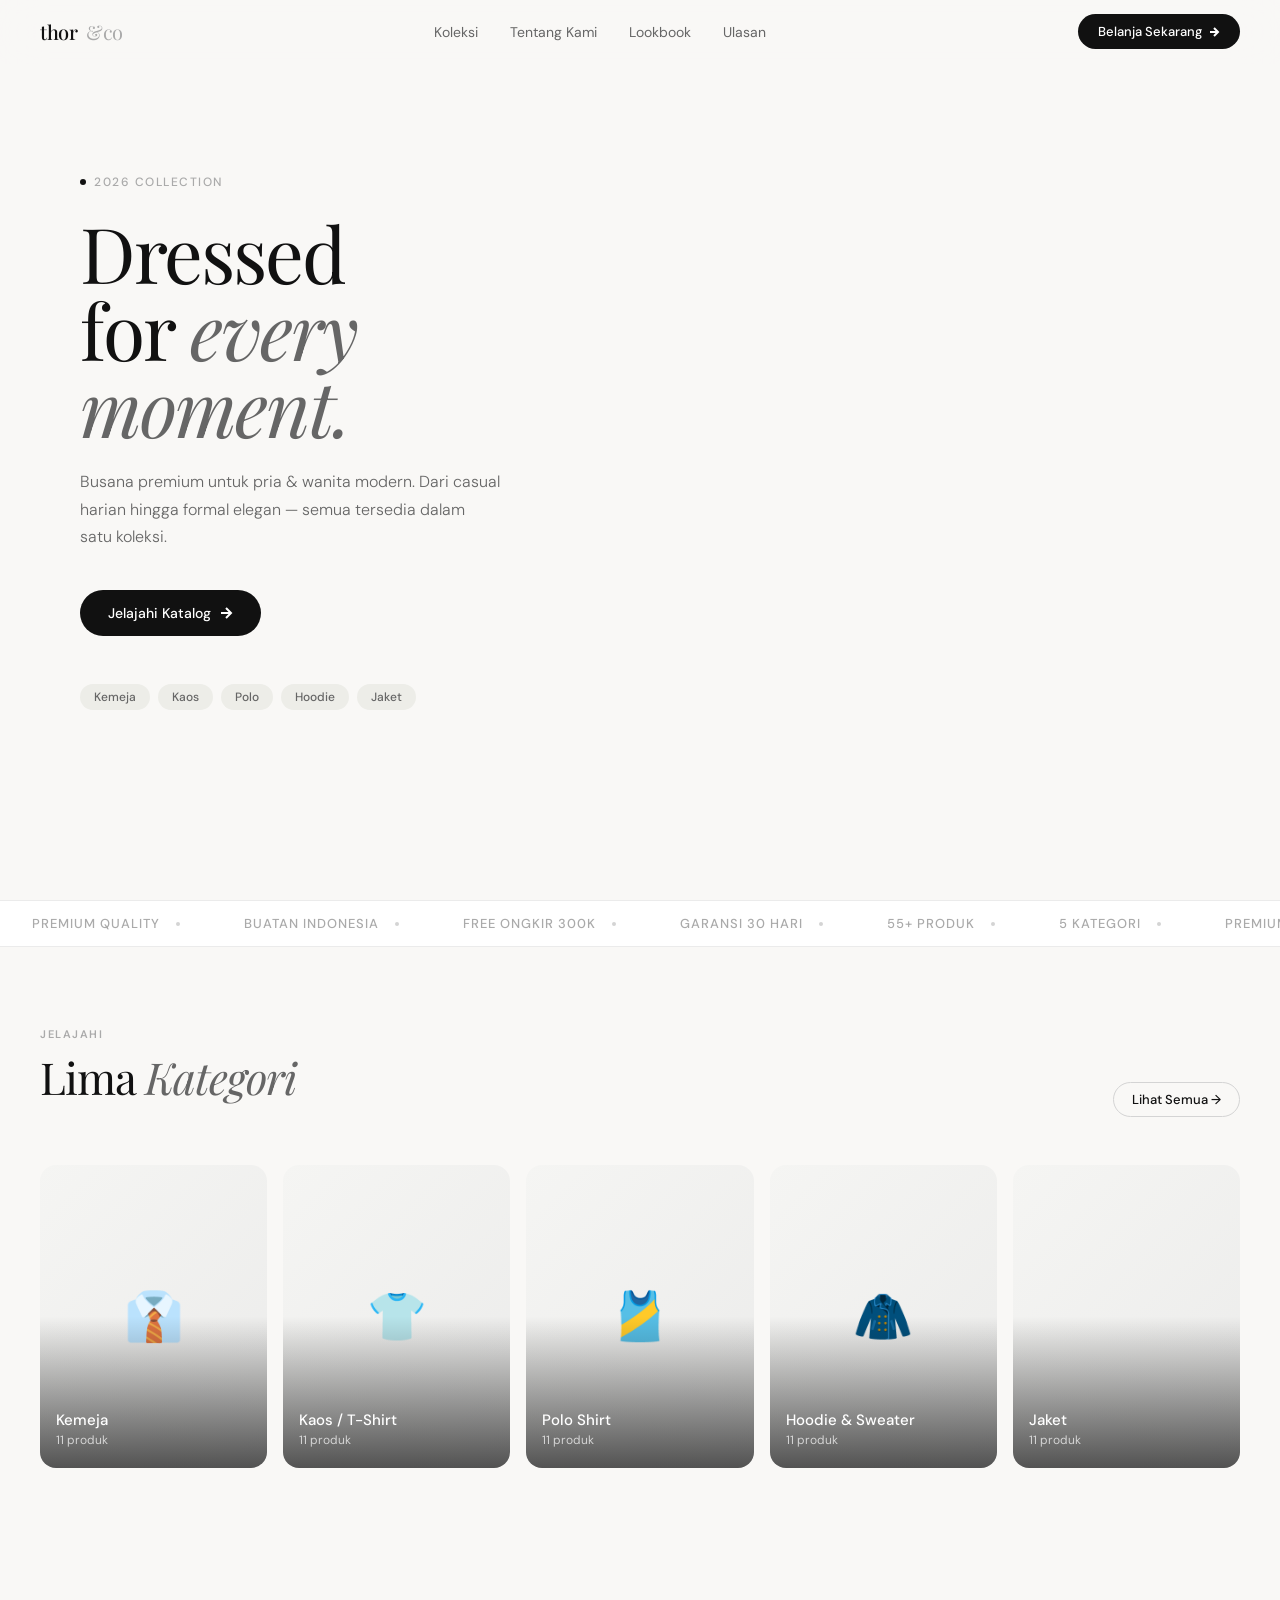
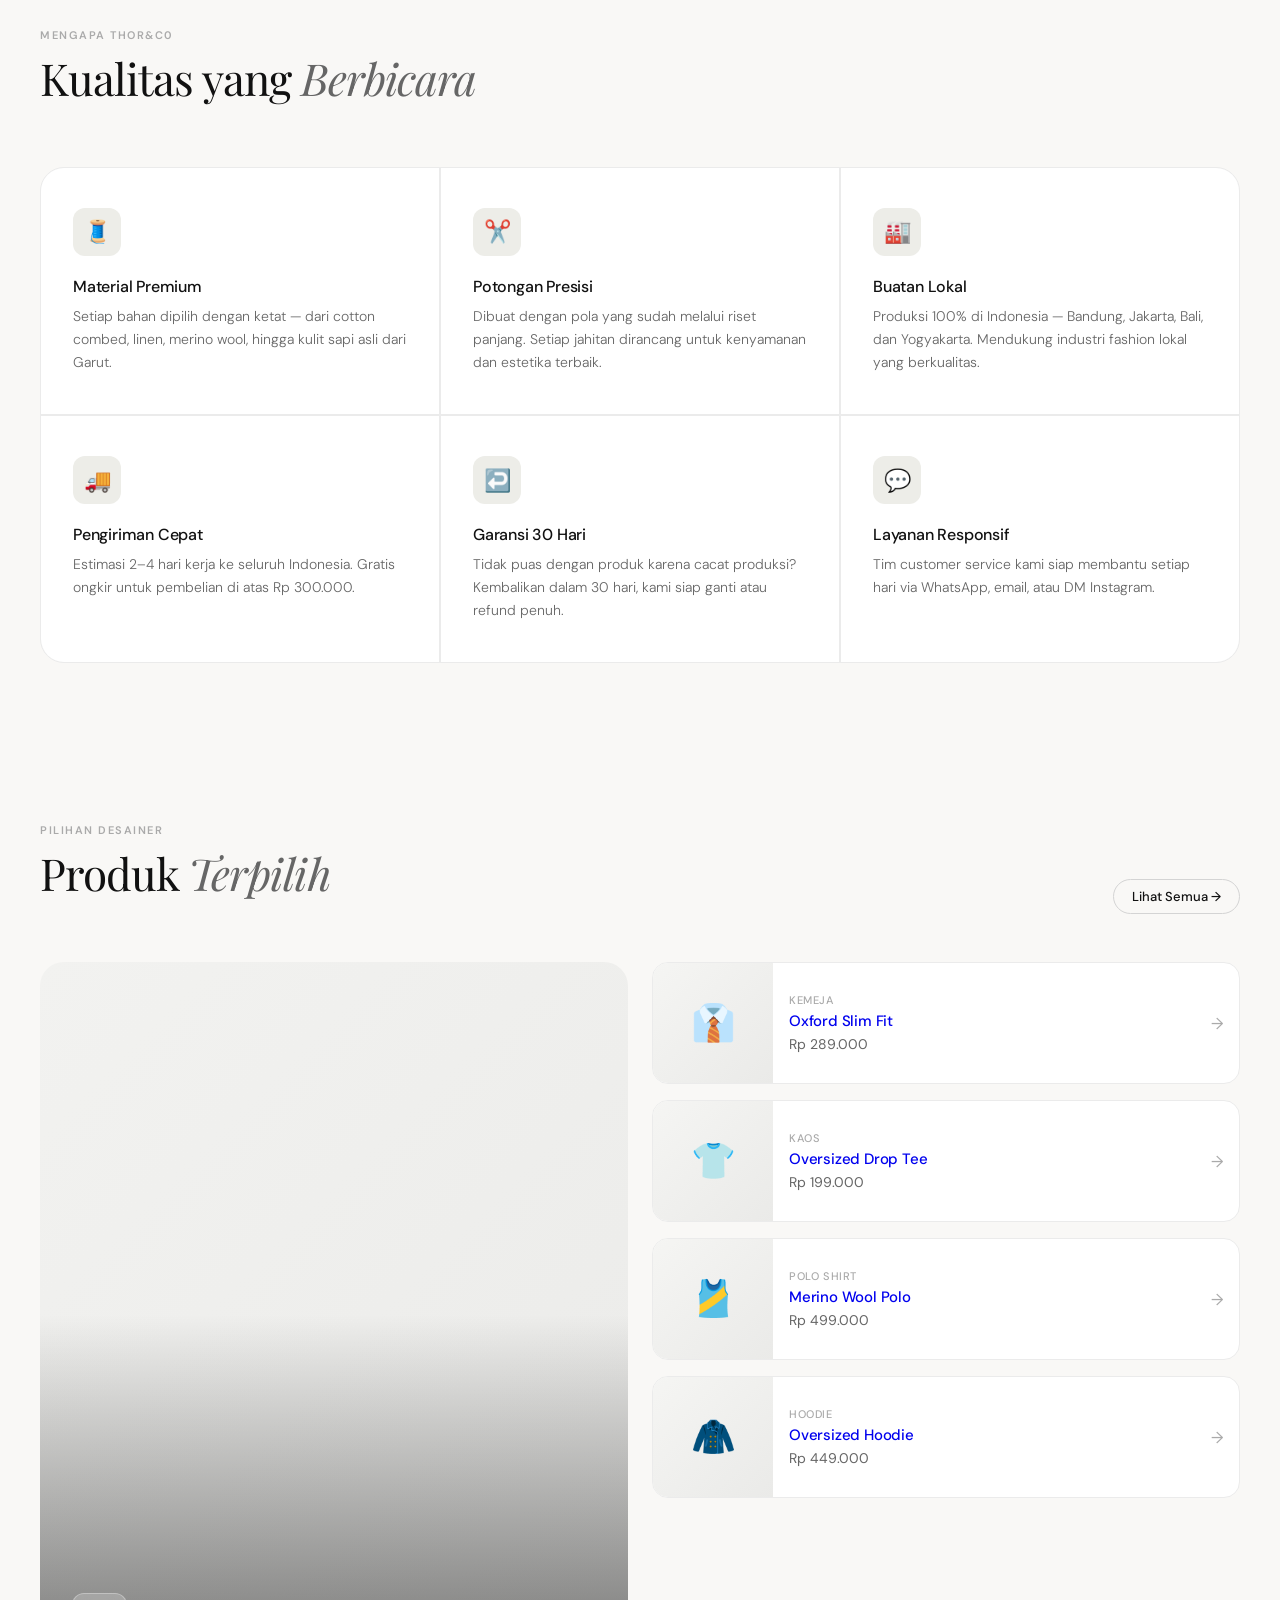
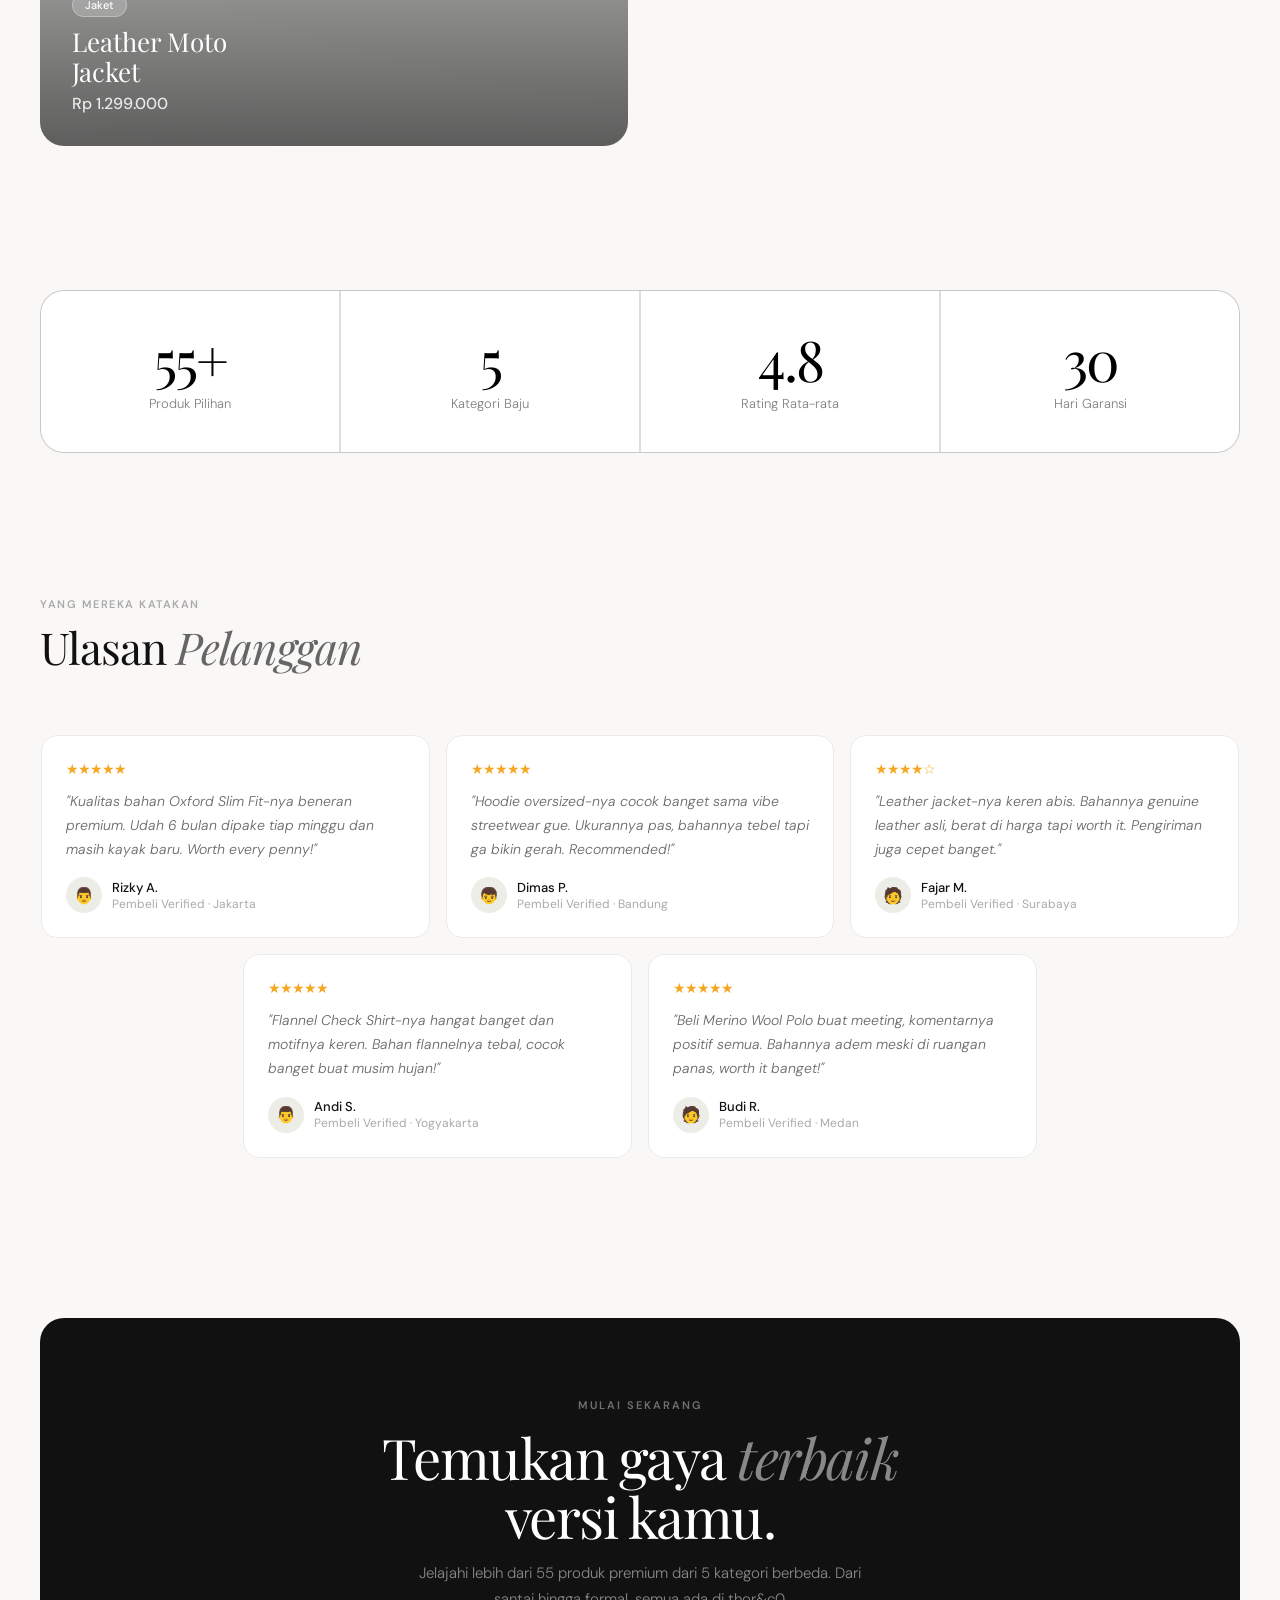
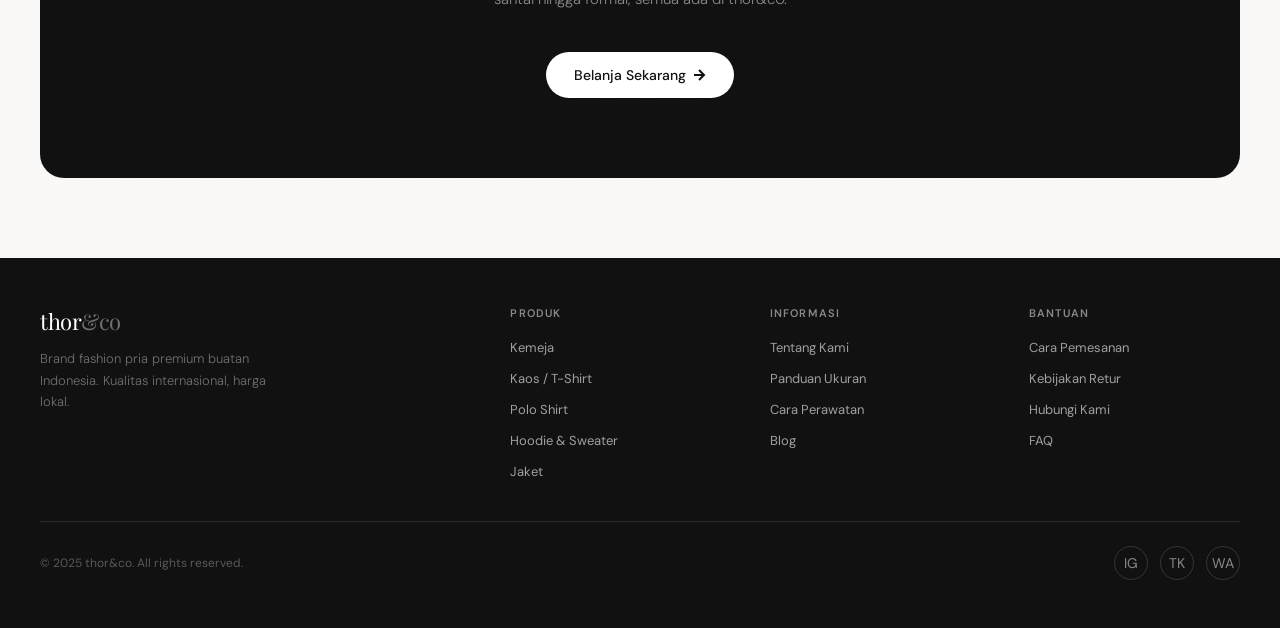
==== commit bc086fee: "adding favicon Co-authored-by: Copilot <copilot@github.com>" ====
--- a/index.html
+++ b/index.html
@@ -3,6 +3,7 @@
   <head>
     <meta charset="UTF-8" />
     <meta name="viewport" content="width=device-width, initial-scale=1.0" />
+    <link rel="icon" type="image/x-icon" href="favicon/icon2.png" />
     <title>thor&co</title>
     <link rel="stylesheet" href="style-index.css" />
     <link rel="preconnect" href="https://fonts.googleapis.com" />
@@ -11,7 +12,9 @@
   <body>
     <!-- NAV -->
     <nav id="mainNav">
-      <a class="nav-logo" href="#">thor<span>&co</span></a>
+      <a class="nav-logo" href="index.html">
+        thor<span>&co</span>
+      </a>
       <ul class="nav-links">
         <li><a href="#categories">Koleksi</a></li>
         <li><a href="#about">Tentang Kami</a></li>
--- a/style-index.css
+++ b/style-index.css
@@ -60,6 +60,9 @@
 }
 
 .nav-logo {
+  display: flex;
+  align-items: center;
+  gap: 8px;
   font-family: "Playfair Display", serif;
   font-size: 20px;
   font-weight: 500;
@@ -67,6 +70,13 @@
   text-decoration: none;
   color: var(--text-primary);
 }
+
+.nav-logo img {
+  width: 64px;
+  height: 64px;
+  object-fit: contain;
+}
+
 .nav-logo span {
   color: var(--text-muted);
   font-weight: 400;
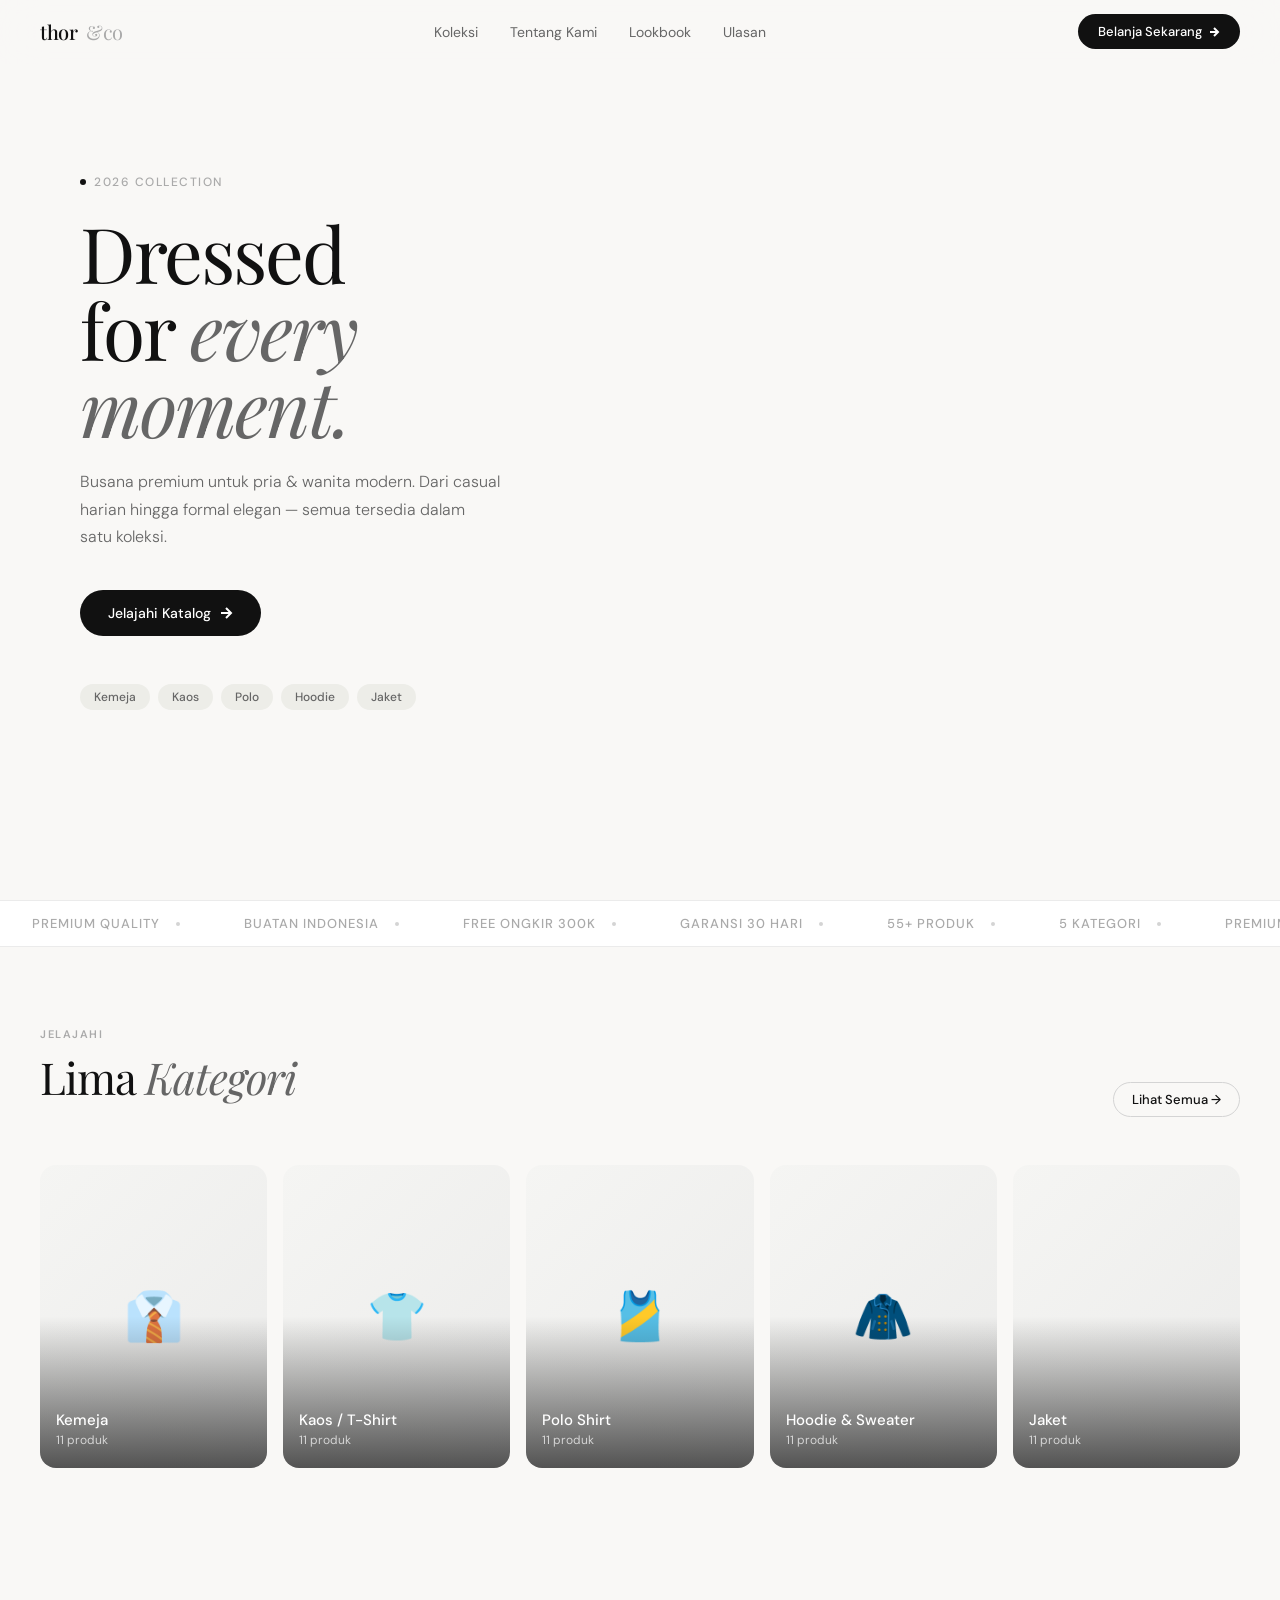
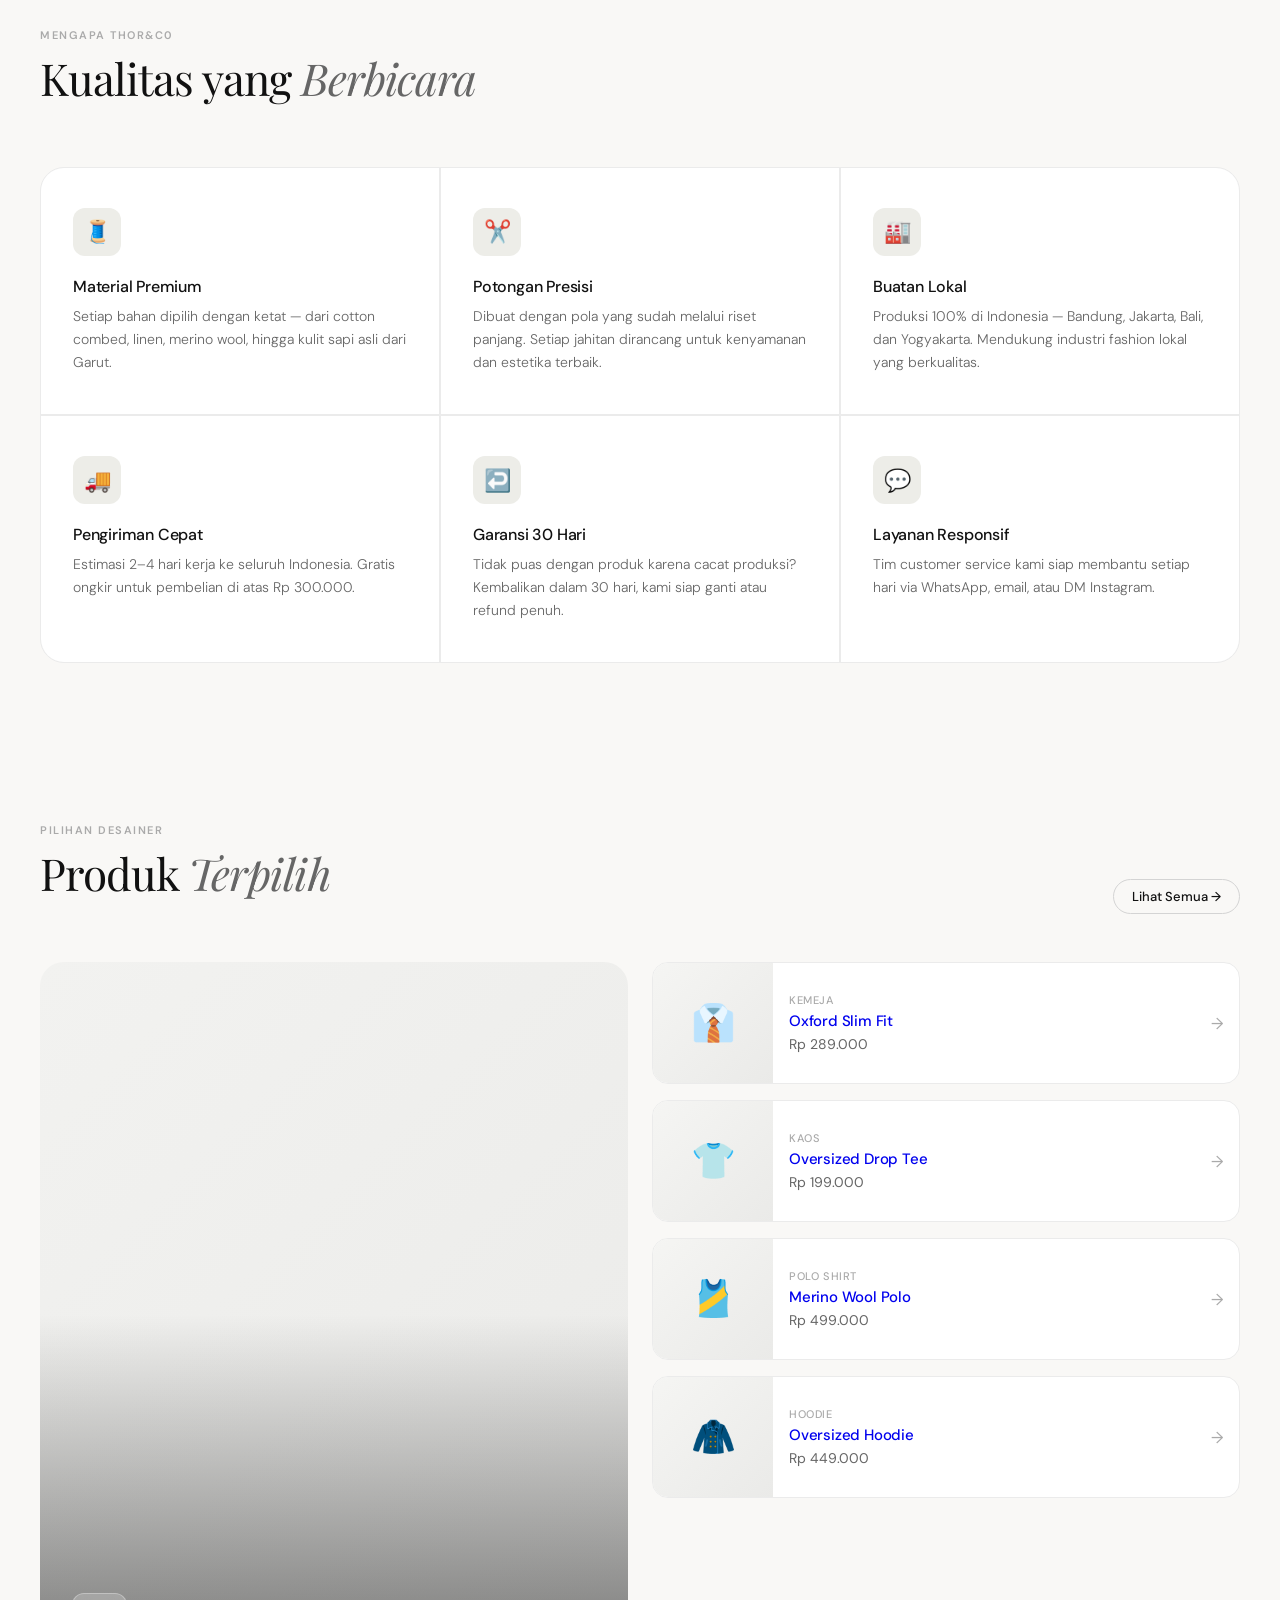
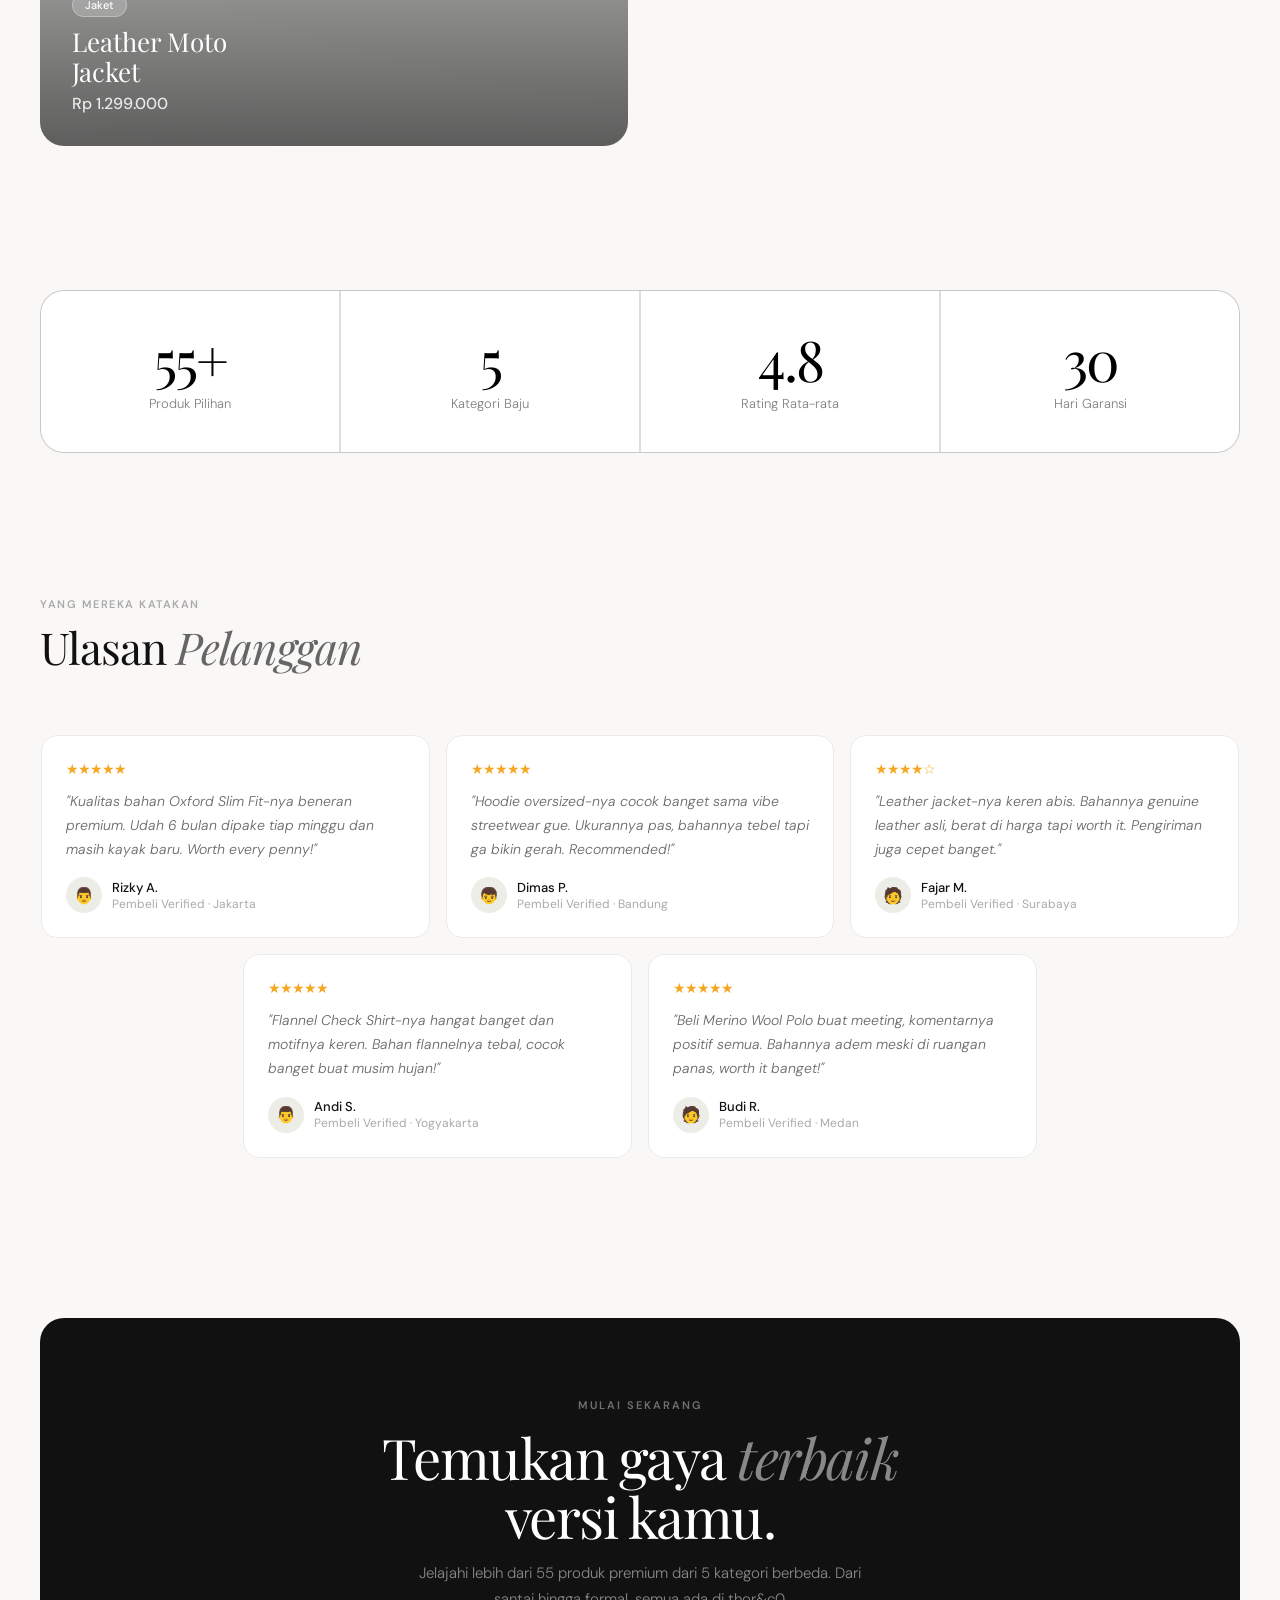
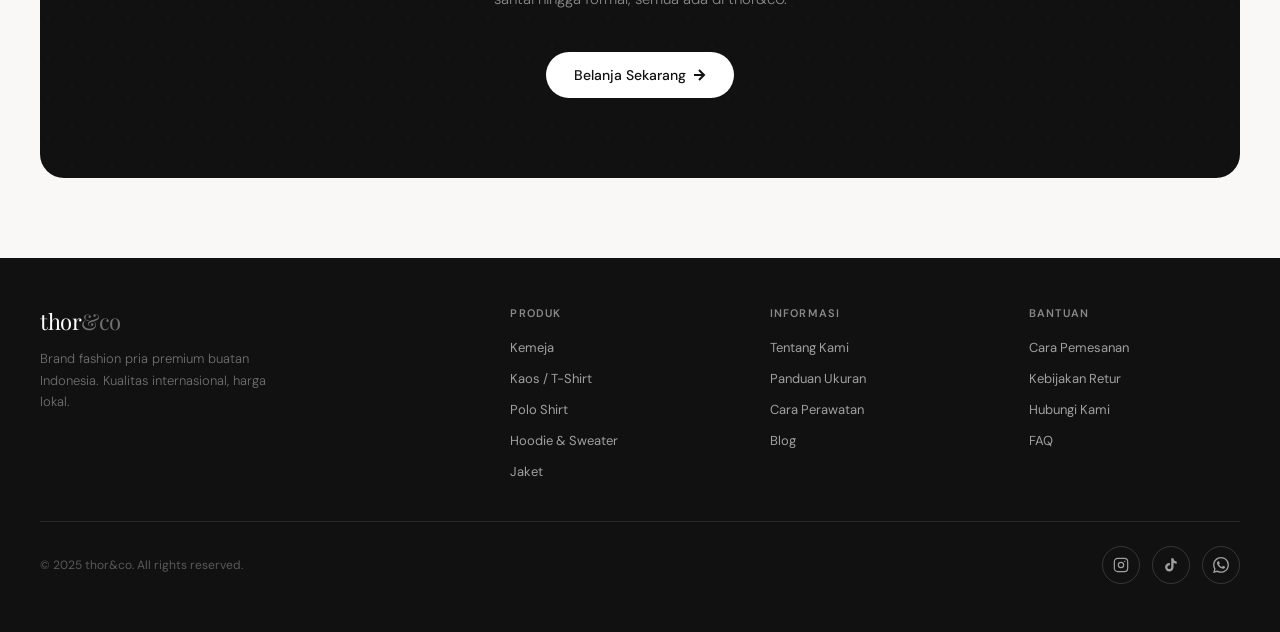
==== commit 5e5f59c3: "adding social icon" ====
--- a/index.html
+++ b/index.html
@@ -291,7 +291,7 @@
           <a href="catalog.html" class="featured-small reveal">
             <div class="featured-small-img">
               <img
-                src="https://images.unsplash.com/photo-1603252109303-2751441dd157?w=400&q=80"
+                src="https://images.pexels.com/photos/12679438/pexels-photo-12679438.jpeg"
                 alt="Oxford Slim"
                 onerror="
                   this.style.display = 'none';
@@ -310,7 +310,7 @@
           <a href="catalog.html" class="featured-small reveal reveal-delay-1">
             <div class="featured-small-img">
               <img
-                src="https://images.unsplash.com/photo-1583744946564-b52ac1c389c8?w=400&q=80"
+                src="https://images.pexels.com/photos/7713153/pexels-photo-7713153.jpeg"
                 alt="Oversized Tee"
                 onerror="
                   this.style.display = 'none';
@@ -329,7 +329,7 @@
           <a href="catalog.html" class="featured-small reveal reveal-delay-2">
             <div class="featured-small-img">
               <img
-                src="https://images.unsplash.com/photo-1499996860823-5214fcc65f8f?w=400&q=80"
+                src="https://images.pexels.com/photos/14370669/pexels-photo-14370669.jpeg"
                 alt="Merino Polo"
                 onerror="
                   this.style.display = 'none';
@@ -348,7 +348,7 @@
           <a href="catalog.html" class="featured-small reveal reveal-delay-3">
             <div class="featured-small-img">
               <img
-                src="https://images.unsplash.com/photo-1578681994506-b8f463449011?w=400&q=80"
+                src="https://images.pexels.com/photos/16982847/pexels-photo-16982847.jpeg"
                 alt="Oversized Hoodie"
                 onerror="
                   this.style.display = 'none';
@@ -515,9 +515,23 @@
       <div class="footer-bottom">
         <div class="footer-copy">© 2025 thor&co. All rights reserved.</div>
         <div class="footer-socials">
-          <a href="#" class="social-btn">IG</a>
-          <a href="#" class="social-btn">TK</a>
-          <a href="#" class="social-btn">WA</a>
+          <a href="#" class="social-btn" title="Instagram">
+            <svg width="16" height="16" viewBox="0 0 24 24" fill="none" stroke="currentColor" stroke-width="1.8">
+              <rect x="2" y="2" width="20" height="20" rx="5" ry="5"/>
+              <circle cx="12" cy="12" r="4"/>
+              <circle cx="17.5" cy="6.5" r="1" fill="currentColor" stroke="none"/>
+            </svg>
+          </a>
+          <a href="#" class="social-btn" title="TikTok">
+            <svg width="16" height="16" viewBox="0 0 24 24" fill="currentColor">
+              <path d="M19.59 6.69a4.83 4.83 0 0 1-3.77-4.25V2h-3.45v13.67a2.89 2.89 0 0 1-2.88 2.5 2.89 2.89 0 0 1-2.89-2.89 2.89 2.89 0 0 1 2.89-2.89c.28 0 .54.04.79.1V9.01a6.33 6.33 0 0 0-.79-.05 6.34 6.34 0 0 0-6.34 6.34 6.34 6.34 0 0 0 6.34 6.34 6.34 6.34 0 0 0 6.33-6.34V8.69a8.18 8.18 0 0 0 4.78 1.52V6.75a4.85 4.85 0 0 1-1.01-.06z"/>
+            </svg>
+          </a>
+          <a href="#" class="social-btn" title="WhatsApp">
+            <svg width="16" height="16" viewBox="0 0 24 24" fill="currentColor">
+              <path d="M17.472 14.382c-.297-.149-1.758-.867-2.03-.967-.273-.099-.471-.148-.67.15-.197.297-.767.966-.94 1.164-.173.199-.347.223-.644.075-.297-.15-1.255-.463-2.39-1.475-.883-.788-1.48-1.761-1.653-2.059-.173-.297-.018-.458.13-.606.134-.133.298-.347.446-.52.149-.174.198-.298.298-.497.099-.198.05-.371-.025-.52-.075-.149-.669-1.612-.916-2.207-.242-.579-.487-.5-.669-.51-.173-.008-.371-.01-.57-.01-.198 0-.52.074-.792.372-.272.297-1.04 1.016-1.04 2.479 0 1.462 1.065 2.875 1.213 3.074.149.198 2.096 3.2 5.077 4.487.709.306 1.262.489 1.694.625.712.227 1.36.195 1.871.118.571-.085 1.758-.719 2.006-1.413.248-.694.248-1.289.173-1.413-.074-.124-.272-.198-.57-.347m-5.421 7.403h-.004a9.87 9.87 0 0 1-5.031-1.378l-.361-.214-3.741.982.998-3.648-.235-.374a9.86 9.86 0 0 1-1.51-5.26c.001-5.45 4.436-9.884 9.888-9.884 2.64 0 5.122 1.03 6.988 2.898a9.825 9.825 0 0 1 2.893 6.994c-.003 5.45-4.437 9.884-9.885 9.884m8.413-18.297A11.815 11.815 0 0 0 12.05 0C5.495 0 .16 5.335.157 11.892c0 2.096.547 4.142 1.588 5.945L.057 24l6.305-1.654a11.882 11.882 0 0 0 5.683 1.448h.005c6.554 0 11.89-5.335 11.893-11.893a11.821 11.821 0 0 0-3.48-8.413z"/>
+            </svg>
+          </a>
         </div>
       </div>
     </footer>
--- a/style-index.css
+++ b/style-index.css
@@ -1045,22 +1045,22 @@
   gap: 12px;
 }
 .social-btn {
-  width: 34px;
-  height: 34px;
+  width: 38px;
+  height: 38px;
   border-radius: 50%;
-  border: 1px solid rgba(255, 255, 255, 0.15);
+  border: 1px solid rgba(255,255,255,0.15);
   display: flex;
   align-items: center;
   justify-content: center;
-  font-size: 14px;
-  color: rgba(255, 255, 255, 0.5);
+  color: rgba(255,255,255,0.6);
   cursor: pointer;
   transition: var(--transition);
   text-decoration: none;
 }
 .social-btn:hover {
-  border-color: rgba(255, 255, 255, 0.5);
+  border-color: rgba(255,255,255,0.5);
   color: #fff;
+  background: rgba(255,255,255,0.08);
 }
 
 /* ── SCROLL ANIMATIONS ── */
